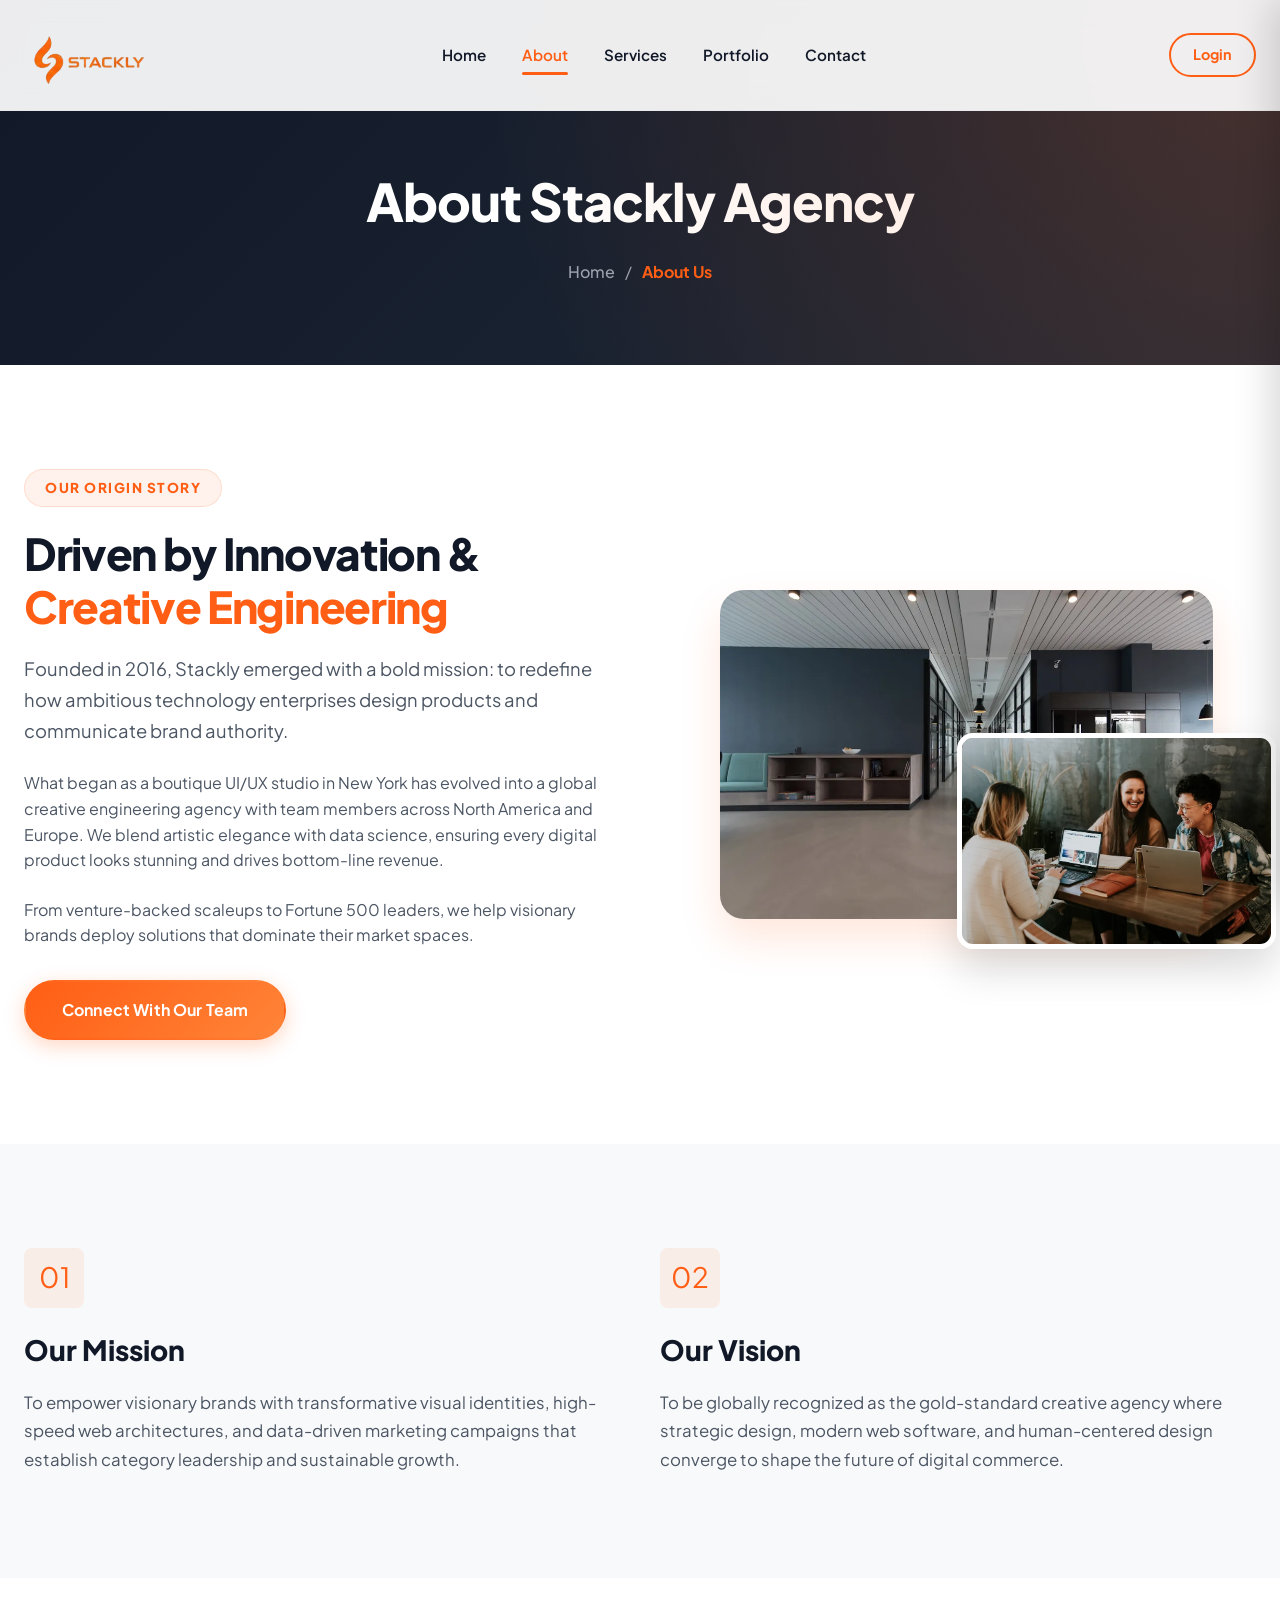
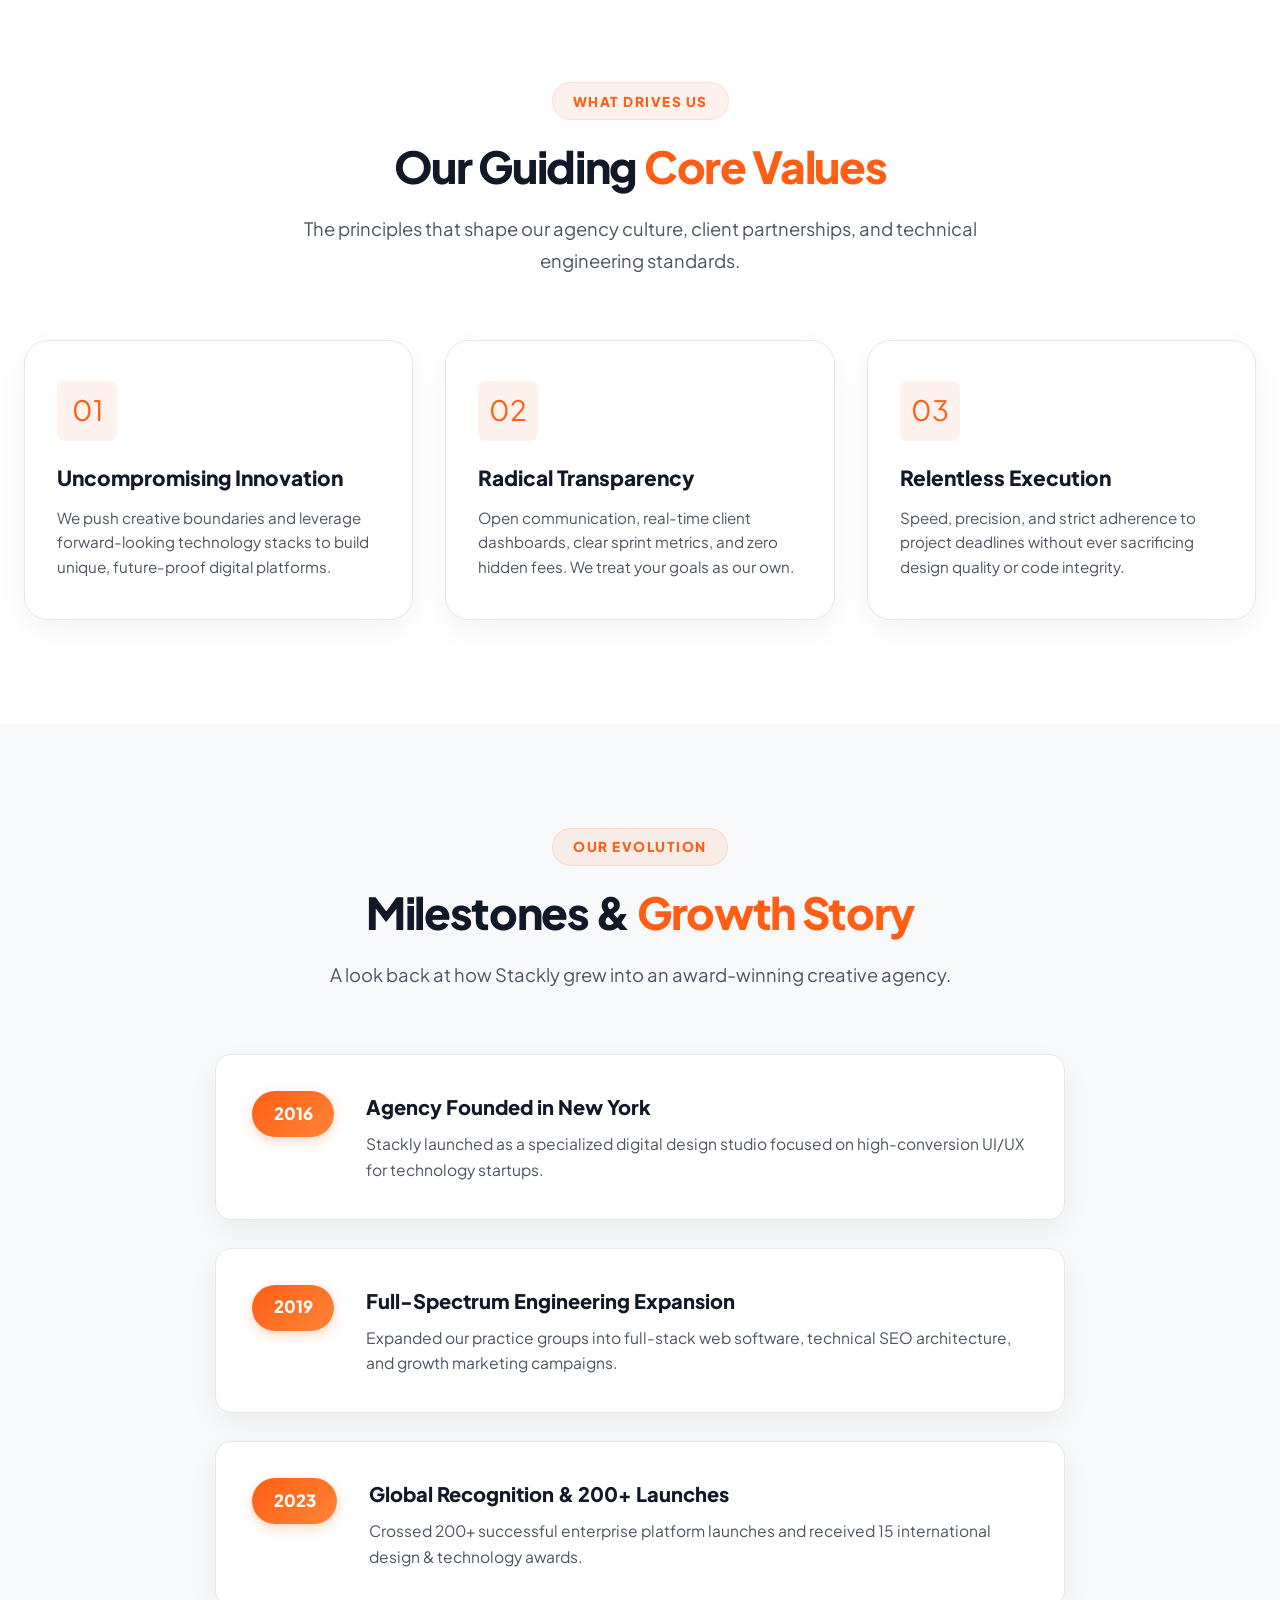
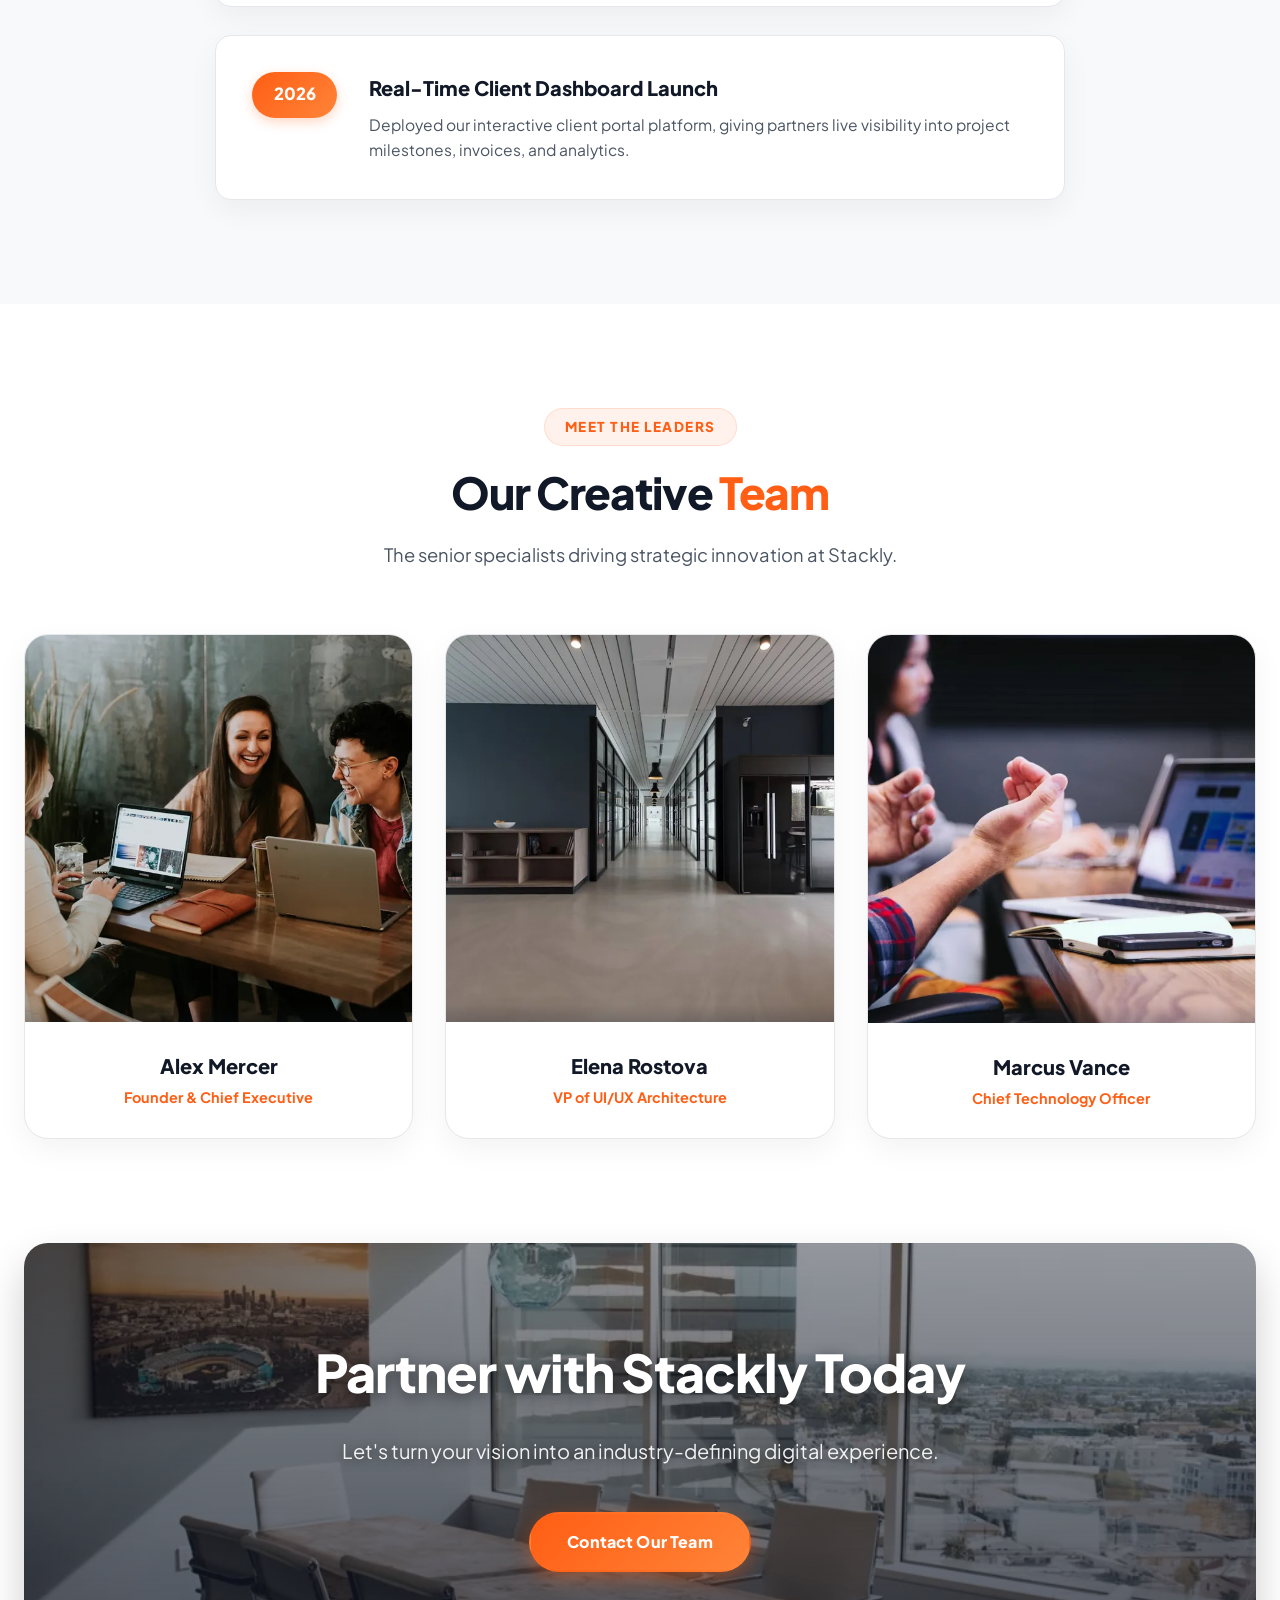
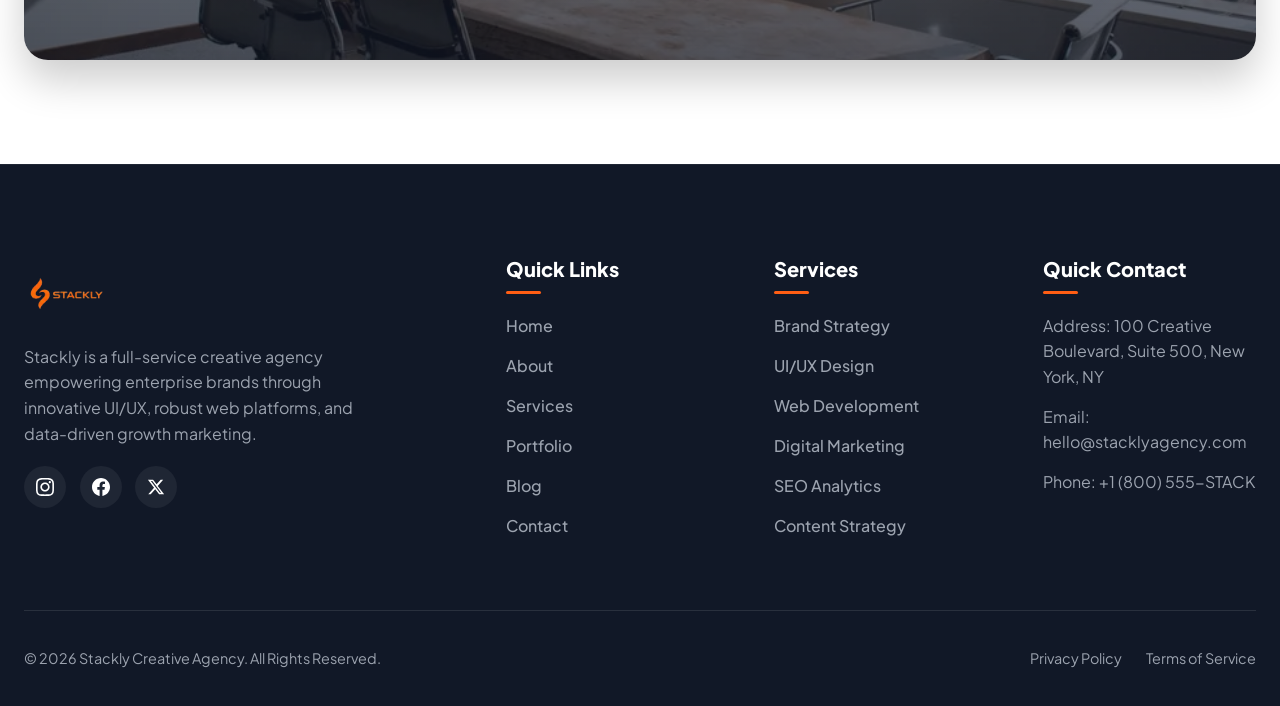
==== about.html @ d80beb14 "Add services and signup pages with preloader and form validation - Created services.html to showcase" ====
<!DOCTYPE html>
<html lang="en">
<head>
  <meta charset="UTF-8">
  <meta name="viewport" content="width=device-width, initial-scale=1.0">
  <title>About Us | Stackly Creative Agency</title>
  <meta name="description" content="Learn about Stackly's story, mission, core values, leadership team, and track record of delivering world-class digital innovation.">
  <link rel="icon" type="image/webp" href="assets/images/logo.webp">
  <link rel="preconnect" href="https://fonts.googleapis.com">
  <link rel="preconnect" href="https://fonts.gstatic.com" crossorigin>
  <link href="https://fonts.googleapis.com/css2?family=Plus+Jakarta+Sans:wght@400;500;600;700;800&display=swap" rel="stylesheet">
  <link rel="stylesheet" href="https://cdnjs.cloudflare.com/ajax/libs/font-awesome/6.5.0/css/all.min.css">
  <link rel="stylesheet" href="css/style.css">
</head>
<body>

  <!-- Premium Brand Preloader -->
  <div class="preloader" id="preloader">
    <div class="preloader-content">
      <div class="preloader-logo-wrapper">
        <div class="preloader-glow-ring"></div>
        <div class="preloader-spinner-ring"></div>
        <img src="stackly logo03.webp" alt="Stackly Creative Agency" class="preloader-logo">
      </div>
      <div class="preloader-brand-title">STACKLY<span>.</span></div>
      <div class="preloader-bar">
        <div class="preloader-progress"></div>
      </div>
    </div>
  </div>

  <!-- Header -->
  <header class="header">
    <div class="container nav-container">
      <a href="index.html" class="logo">
        <img src="stackly logo03.webp" alt="Stackly Creative Agency">
      </a>

            <nav class="nav-menu">
        <a href="index.html" class="nav-link">Home</a>
        <a href="about.html" class="nav-link active">About</a>
        <a href="services.html" class="nav-link">Services</a>
        <a href="portfolio.html" class="nav-link">Portfolio</a>
        <a href="contact.html" class="nav-link">Contact</a>
      </nav>

      <div class="nav-actions">
        <a href="login.html" class="btn btn-outline" style="padding: 0.5rem 1.35rem; font-size: 0.9rem;">Login</a>
        <button class="mobile-toggle" aria-label="Toggle Mobile Menu"><i class="fa-solid fa-bars"></i></button>
      </div>
    </div>
  </header>

  <!-- Mobile Drawer -->
  <div class="mobile-menu-overlay"></div>
  <aside class="mobile-drawer">
    <div class="mobile-drawer-header">
      <a href="index.html" class="logo">
        <img src="stackly logo03.webp" alt="Stackly Logo">
      </a>
      <div class="close-drawer"><i class="fa-solid fa-xmark"></i></div>
    </div>
        <div class="mobile-nav-links">
      <a href="index.html" class="mobile-nav-link">Home</a>
      <a href="about.html" class="mobile-nav-link active">About</a>
      <a href="services.html" class="mobile-nav-link">Services</a>
      <a href="portfolio.html" class="mobile-nav-link">Portfolio</a>
      <a href="contact.html" class="mobile-nav-link">Contact</a>
      <div class="mobile-nav-divider"></div>
      <a href="login.html" class="mobile-nav-login"><i class="fa-solid fa-right-to-bracket" style="margin-right: 0.5rem;"></i>Login</a>
    </div>
  </aside>

  <main>
    <!-- Page Hero Banner -->
    <section class="page-hero">
      <div class="container">
        <h1 class="page-hero-title">About Stackly Agency</h1>
        <div class="breadcrumbs">
          <a href="index.html">Home</a> <span>/</span> <span class="current">About Us</span>
        </div>
      </div>
    </section>

    <!-- Agency Story with Overlapping Image Collage -->
    <section class="section">
      <div class="container">
        <div class="grid grid-2" style="align-items: center; gap: 4.5rem;">
          <div>
            <span class="badge">OUR ORIGIN STORY</span>
            <h2 class="section-title">Driven by Innovation & <span>Creative Engineering</span></h2>
            <p class="section-desc" style="margin-bottom: 1.5rem;">Founded in 2016, Stackly emerged with a bold mission: to redefine how ambitious technology enterprises design products and communicate brand authority.</p>
            <p style="color: var(--text-muted); margin-bottom: 1.5rem;">What began as a boutique UI/UX studio in New York has evolved into a global creative engineering agency with team members across North America and Europe. We blend artistic elegance with data science, ensuring every digital product looks stunning and drives bottom-line revenue.</p>
            <p style="color: var(--text-muted); margin-bottom: 2rem;">From venture-backed scaleups to Fortune 500 leaders, we help visionary brands deploy solutions that dominate their market spaces.</p>
            <a href="404.html" class="btn btn-primary">Connect With Our Team</a>
          </div>
          <div class="image-collage">
            <img src="assets/images/agency-office.webp" alt="Stackly Headquarters" class="collage-primary">
            <img src="assets/images/creative-team.webp" alt="Stackly Team Discussion" class="collage-secondary">
          </div>
        </div>
      </div>
    </section>

    <!-- Mission & Vision Split Cards -->
    <section class="section section-alt">
      <div class="container">
        <div class="grid grid-2" style="gap: 2.5rem;">
          <div class="mission-vision-card">
            <div class="service-icon">01</div>
            <h3 style="font-size: 1.75rem; font-weight: 800; margin-bottom: 1rem;">Our Mission</h3>
            <p style="color: var(--text-muted); font-size: 1.05rem; line-height: 1.7;">To empower visionary brands with transformative visual identities, high-speed web architectures, and data-driven marketing campaigns that establish category leadership and sustainable growth.</p>
          </div>

          <div class="mission-vision-card">
            <div class="service-icon">02</div>
            <h3 style="font-size: 1.75rem; font-weight: 800; margin-bottom: 1rem;">Our Vision</h3>
            <p style="color: var(--text-muted); font-size: 1.05rem; line-height: 1.7;">To be globally recognized as the gold-standard creative agency where strategic design, modern web software, and human-centered design converge to shape the future of digital commerce.</p>
          </div>
        </div>
      </div>
    </section>

    <!-- Core Values -->
    <section class="section">
      <div class="container">
        <div class="section-header">
          <span class="badge">WHAT DRIVES US</span>
          <h2 class="section-title">Our Guiding <span>Core Values</span></h2>
          <p class="section-desc">The principles that shape our agency culture, client partnerships, and technical engineering standards.</p>
        </div>

        <div class="grid grid-3">
          <div class="service-card" style="padding: 2.5rem 2rem;">
            <div class="service-icon">01</div>
            <h3 style="font-size: 1.3rem; font-weight: 800; margin-bottom: 0.75rem;">Uncompromising Innovation</h3>
            <p style="color: var(--text-muted); font-size: 0.95rem;">We push creative boundaries and leverage forward-looking technology stacks to build unique, future-proof digital platforms.</p>
          </div>

          <div class="service-card" style="padding: 2.5rem 2rem;">
            <div class="service-icon">02</div>
            <h3 style="font-size: 1.3rem; font-weight: 800; margin-bottom: 0.75rem;">Radical Transparency</h3>
            <p style="color: var(--text-muted); font-size: 0.95rem;">Open communication, real-time client dashboards, clear sprint metrics, and zero hidden fees. We treat your goals as our own.</p>
          </div>

          <div class="service-card" style="padding: 2.5rem 2rem;">
            <div class="service-icon">03</div>
            <h3 style="font-size: 1.3rem; font-weight: 800; margin-bottom: 0.75rem;">Relentless Execution</h3>
            <p style="color: var(--text-muted); font-size: 0.95rem;">Speed, precision, and strict adherence to project deadlines without ever sacrificing design quality or code integrity.</p>
          </div>
        </div>
      </div>
    </section>

    <!-- Company Timeline -->
    <section class="section section-alt">
      <div class="container">
        <div class="section-header">
          <span class="badge">OUR EVOLUTION</span>
          <h2 class="section-title">Milestones & <span>Growth Story</span></h2>
          <p class="section-desc">A look back at how Stackly grew into an award-winning creative agency.</p>
        </div>

        <div class="timeline-container">
          <div class="timeline-card">
            <div class="timeline-badge">2016</div>
            <div class="timeline-content">
              <h4>Agency Founded in New York</h4>
              <p>Stackly launched as a specialized digital design studio focused on high-conversion UI/UX for technology startups.</p>
            </div>
          </div>

          <div class="timeline-card">
            <div class="timeline-badge">2019</div>
            <div class="timeline-content">
              <h4>Full-Spectrum Engineering Expansion</h4>
              <p>Expanded our practice groups into full-stack web software, technical SEO architecture, and growth marketing campaigns.</p>
            </div>
          </div>

          <div class="timeline-card">
            <div class="timeline-badge">2023</div>
            <div class="timeline-content">
              <h4>Global Recognition & 200+ Launches</h4>
              <p>Crossed 200+ successful enterprise platform launches and received 15 international design & technology awards.</p>
            </div>
          </div>

          <div class="timeline-card">
            <div class="timeline-badge">2026</div>
            <div class="timeline-content">
              <h4>Real-Time Client Dashboard Launch</h4>
              <p>Deployed our interactive client portal platform, giving partners live visibility into project milestones, invoices, and analytics.</p>
            </div>
          </div>
        </div>
      </div>
    </section>

    <!-- Leadership Roster with High-Res Photos -->
    <section class="section">
      <div class="container">
        <div class="section-header">
          <span class="badge">MEET THE LEADERS</span>
          <h2 class="section-title">Our Creative <span>Team</span></h2>
          <p class="section-desc">The senior specialists driving strategic innovation at Stackly.</p>
        </div>

        <div class="grid grid-3">
          <div class="team-card">
            <div class="team-img-wrap">
              <img src="assets/images/creative-team.webp" alt="Alex Mercer" loading="lazy">
              <div class="team-social">
                <a href="404.html" class="social-icon" aria-label="Instagram"><i class="fa-brands fa-instagram"></i></a>
                <a href="404.html" class="social-icon" aria-label="Facebook"><i class="fa-brands fa-facebook-f"></i></a>
                <a href="404.html" class="social-icon" aria-label="Twitter"><i class="fa-brands fa-x-twitter"></i></a>
              </div>
            </div>
            <div class="team-info">
              <h4>Alex Mercer</h4>
              <p>Founder & Chief Executive</p>
            </div>
          </div>

          <div class="team-card">
            <div class="team-img-wrap">
              <img src="assets/images/agency-office.webp" alt="Elena Rostova" loading="lazy">
              <div class="team-social">
                <a href="404.html" class="social-icon" aria-label="Instagram"><i class="fa-brands fa-instagram"></i></a>
                <a href="404.html" class="social-icon" aria-label="Facebook"><i class="fa-brands fa-facebook-f"></i></a>
                <a href="404.html" class="social-icon" aria-label="Twitter"><i class="fa-brands fa-x-twitter"></i></a>
              </div>
            </div>
            <div class="team-info">
              <h4>Elena Rostova</h4>
              <p>VP of UI/UX Architecture</p>
            </div>
          </div>

          <div class="team-card">
            <div class="team-img-wrap">
              <img src="assets/images/client-meetings.webp" alt="Marcus Vance" loading="lazy">
              <div class="team-social">
                <a href="404.html" class="social-icon" aria-label="Instagram"><i class="fa-brands fa-instagram"></i></a>
                <a href="404.html" class="social-icon" aria-label="Facebook"><i class="fa-brands fa-facebook-f"></i></a>
                <a href="404.html" class="social-icon" aria-label="Twitter"><i class="fa-brands fa-x-twitter"></i></a>
              </div>
            </div>
            <div class="team-info">
              <h4>Marcus Vance</h4>
              <p>Chief Technology Officer</p>
            </div>
          </div>
        </div>
      </div>
    </section>

    <!-- Image-Backed CTA Section -->
    <section class="section" style="padding-top: 0;">
      <div class="container">
        <div class="cta-banner">
          <h2>Partner with Stackly Today</h2>
          <p>Let's turn your vision into an industry-defining digital experience.</p>
          <a href="404.html" class="btn btn-white">Contact Our Team</a>
        </div>
      </div>
    </section>
  </main>

  <footer class="footer">
    <div class="container">
      <div class="footer-grid">
        <div class="footer-brand">
          <a href="index.html" class="logo">
            <img src="stackly logo03.webp" alt="Stackly Logo">
          </a>
          <p>Stackly is a full-service creative agency empowering enterprise brands through innovative UI/UX, robust web platforms, and data-driven growth marketing.</p>
          <div class="footer-socials">
            <a href="404.html" aria-label="Instagram"><svg width="18" height="18" fill="currentColor" viewBox="0 0 24 24"><path d="M12 2.163c3.204 0 3.584.012 4.85.07 3.252.148 4.771 1.691 4.919 4.919.058 1.265.069 1.645.069 4.849 0 3.205-.012 3.584-.069 4.849-.149 3.225-1.664 4.771-4.919 4.919-1.266.058-1.644.07-4.85.07-3.204 0-3.584-.012-4.849-.07-3.26-.149-4.771-1.699-4.919-4.92-.058-1.265-.07-1.644-.07-4.849 0-3.204.013-3.583.07-4.849.149-3.227 1.664-4.771 4.919-4.919 1.266-.057 1.645-.069 4.849-.069zm0-2.163c-3.259 0-3.667.014-4.947.072-4.358.2-6.78 2.618-6.98 6.98-.059 1.281-.073 1.689-.073 4.948 0 3.259.014 3.668.072 4.948.2 4.358 2.618 6.78 6.98 6.98 1.281.058 1.689.072 4.948.072 3.259 0 3.668-.014 4.948-.072 4.354-.2 6.782-2.618 6.979-6.98.059-1.28.073-1.689.073-4.948 0-3.259-.014-3.667-.072-4.947-.196-4.354-2.617-6.78-6.979-6.98-1.281-.059-1.69-.073-4.949-.073zm0 5.838c-3.403 0-6.162 2.759-6.162 6.162s2.759 6.163 6.162 6.163 6.162-2.759 6.162-6.163c0-3.403-2.759-6.162-6.162-6.162zm0 10.162c-2.209 0-4-1.79-4-4 0-2.209 1.791-4 4-4s4 1.791 4 4c0 2.21-1.791 4-4 4zm6.406-11.845c-.796 0-1.441.645-1.441 1.44s.645 1.44 1.441 1.44c.795 0 1.439-.645 1.439-1.44s-.644-1.44-1.439-1.44z"/></svg></a>
            <a href="404.html" aria-label="Facebook"><svg width="18" height="18" fill="currentColor" viewBox="0 0 24 24"><path d="M24 12.073c0-6.627-5.373-12-12-12s-12 5.373-12 12c0 5.99 4.388 10.954 10.125 11.854v-8.385H7.078v-3.47h3.047V9.43c0-3.007 1.792-4.669 4.533-4.669 1.312 0 2.686.235 2.686.235v2.953H15.83c-1.491 0-1.956.925-1.956 1.874v2.25h3.328l-.532 3.47h-2.796v8.385C19.612 23.027 24 18.062 24 12.073z"/></svg></a>
            <a href="404.html" aria-label="Twitter"><svg width="18" height="18" fill="currentColor" viewBox="0 0 24 24"><path d="M18.244 2.25h3.308l-7.227 8.26 8.502 11.24H16.17l-5.214-6.817L4.99 21.75H1.68l7.73-8.835L1.254 2.25H8.08l4.713 6.231zm-1.161 17.52h1.833L7.084 4.126H5.117z"/></svg></a>
          </div>
        </div>

        <div class="footer-col">
          <h4>Quick Links</h4>
          <div class="footer-links">
            <a href="index.html">Home</a>
            <a href="about.html">About</a>
            <a href="services.html">Services</a>
            <a href="portfolio.html">Portfolio</a>
            <a href="blog.html">Blog</a>
            <a href="contact.html">Contact</a>
          </div>
        </div>

        <div class="footer-col">
          <h4>Services</h4>
          <div class="footer-links">
            <a href="404.html">Brand Strategy</a>
            <a href="404.html">UI/UX Design</a>
            <a href="404.html">Web Development</a>
            <a href="404.html">Digital Marketing</a>
            <a href="404.html">SEO Analytics</a>
            <a href="404.html">Content Strategy</a>
          </div>
        </div>

        <div class="footer-col">
          <h4>Quick Contact</h4>
          <div class="footer-links">
            <p style="color: var(--text-light);">Address: 100 Creative Boulevard, Suite 500, New York, NY</p>
            <p style="color: var(--text-light);">Email: hello@stacklyagency.com</p>
            <p style="color: var(--text-light);">Phone: +1 (800) 555-STACK</p>
          </div>
        </div>
      </div>

      <div class="footer-bottom">
        <p>© 2026 Stackly Creative Agency. All Rights Reserved.</p>
        <div style="display: flex; gap: 1.5rem;">
          <a href="#">Privacy Policy</a>
          <a href="#">Terms of Service</a>
        </div>
      </div>
    </div>
  </footer>

  <button class="scroll-top-btn" aria-label="Scroll to top">↑</button>
  <script src="js/script.js"></script>
</body>
</html>
---- css/style.css ----
/* ==========================================================================
   Stackly Creative Agency - ThemeForest Luxury CSS Design System
   White Background, Vibrant Orange Accents (#FF5E14), Modern Luxury Aesthetics
   ========================================================================== */

/* --------------------------------------------------------------------------
   1. Design System & CSS Variables
   -------------------------------------------------------------------------- */
:root {
  --primary: #FF5E14;
  --primary-hover: #E04D08;
  --primary-light: rgba(255, 94, 20, 0.08);
  --primary-glow: rgba(255, 94, 20, 0.25);
  --primary-gradient: linear-gradient(135deg, #FF5E14 0%, #FF8438 100%);
  --primary-gradient-alt: linear-gradient(135deg, #FF8438 0%, #FF5E14 100%);
  
  --dark-bg: #111827;
  --dark-surface: #1F2937;
  --dark-card: #1E293B;
  
  --text-main: #111827;
  --text-muted: #4B5563;
  --text-light: #9CA3AF;
  --text-white: #FFFFFF;
  
  --bg-body: #FFFFFF;
  --bg-alt: #F8F9FA;
  --bg-card: #FFFFFF;
  
  --border-color: #E5E7EB;
  --border-focus: #FF5E14;
  --border-glow: rgba(255, 94, 20, 0.3);
  
  --card-shadow: 0 10px 30px rgba(0, 0, 0, 0.05);
  --card-shadow-hover: 0 20px 40px rgba(255, 94, 20, 0.15);
  --glass-shadow: 0 15px 35px rgba(0, 0, 0, 0.1);
  --nav-shadow: 0 4px 25px rgba(0, 0, 0, 0.06);
  
  --radius-sm: 8px;
  --radius-md: 16px;
  --radius-lg: 24px;
  --radius-full: 9999px;
  
  --transition: all 0.35s cubic-bezier(0.4, 0, 0.2, 1);
  --transition-fast: all 0.2s ease-in-out;
  
  --container-width: 1280px;
}

/* --------------------------------------------------------------------------
   2. Global Reset & Base Styles
   -------------------------------------------------------------------------- */
*, *::before, *::after {
  box-sizing: border-box;
  margin: 0;
  padding: 0;
}

html {
  scroll-behavior: smooth;
  font-size: 16px;
  overflow-x: hidden;
  max-width: 100%;
}

body {
  font-family: 'Plus Jakarta Sans', system-ui, -apple-system, BlinkMacSystemFont, "Segoe UI", Roboto, sans-serif;
  background-color: var(--bg-body);
  color: var(--text-main);
  line-height: 1.6;
  overflow-x: hidden;
  max-width: 100%;
  -webkit-font-smoothing: antialiased;
}

img {
  max-width: 100%;
  height: auto;
  display: block;
}

a {
  color: inherit;
  text-decoration: none;
  transition: var(--transition);
}

ul, ol {
  list-style: none;
}

button, input, select, textarea {
  font-family: inherit;
  font-size: inherit;
  outline: none;
  border: none;
}

button {
  cursor: pointer;
  background: none;
}

/* --------------------------------------------------------------------------
   3. Container & Layout Utilities
   -------------------------------------------------------------------------- */
.container {
  width: 100%;
  max-width: var(--container-width);
  margin: 0 auto;
  padding: 0 1.5rem;
}

.section {
  padding: 6.5rem 0;
  position: relative;
}

.section-alt {
  background-color: var(--bg-alt);
}

.section-dark {
  background-color: var(--dark-bg);
  color: var(--text-white);
}

.grid {
  display: grid;
  gap: 2rem;
}

.grid-2 { grid-template-columns: repeat(2, 1fr); }
.grid-3 { grid-template-columns: repeat(3, 1fr); }
.grid-4 { grid-template-columns: repeat(4, 1fr); }

.flex { display: flex; }
.flex-center { display: flex; align-items: center; justify-content: center; }
.flex-between { display: flex; align-items: center; justify-content: space-between; }

.text-center { text-align: center; }
.text-right { text-align: right; }

.section-header {
  max-width: 700px;
  margin: 0 auto 4rem auto;
  text-align: center;
}

.badge {
  display: inline-flex;
  align-items: center;
  gap: 0.5rem;
  padding: 0.45rem 1.25rem;
  background-color: var(--primary-light);
  color: var(--primary);
  border-radius: var(--radius-full);
  font-size: 0.85rem;
  font-weight: 800;
  text-transform: uppercase;
  letter-spacing: 1.5px;
  margin-bottom: 1.25rem;
  border: 1px solid rgba(255, 94, 20, 0.15);
}

.section-title {
  font-size: 2.75rem;
  font-weight: 800;
  line-height: 1.2;
  color: var(--text-main);
  margin-bottom: 1.25rem;
  letter-spacing: -0.03em;
}

.section-dark .section-title {
  color: var(--text-white);
}

.section-title span {
  color: var(--primary);
  position: relative;
}

.section-desc {
  font-size: 1.15rem;
  color: var(--text-muted);
  line-height: 1.7;
}

.section-dark .section-desc {
  color: var(--text-light);
}

/* --------------------------------------------------------------------------
   4. Buttons & Interactive Elements
   -------------------------------------------------------------------------- */
.btn {
  display: inline-flex;
  align-items: center;
  justify-content: center;
  gap: 0.75rem;
  padding: 0.95rem 2.25rem;
  border-radius: var(--radius-full);
  font-weight: 700;
  font-size: 1rem;
  transition: var(--transition);
  border: 2px solid transparent;
  cursor: pointer;
  white-space: normal;
  text-align: center;
  max-width: 100%;
  box-sizing: border-box;
  word-break: break-word;
  overflow-wrap: break-word;
  letter-spacing: 0.01em;
}

.btn-primary {
  background: var(--primary-gradient);
  color: var(--text-white);
  box-shadow: 0 6px 20px var(--primary-glow);
}

.btn-primary:hover {
  transform: translateY(-4px);
  box-shadow: 0 12px 30px var(--primary-glow);
  background: var(--primary-gradient-alt);
}

.btn-outline {
  background: transparent;
  border-color: var(--primary);
  color: var(--primary);
}

.btn-outline:hover {
  background-color: var(--primary);
  color: var(--text-white);
  transform: translateY(-4px);
  box-shadow: 0 8px 25px var(--primary-glow);
}

.btn-white {
  background-color: #FFFFFF;
  color: var(--primary);
  font-weight: 800;
  box-shadow: 0 6px 20px rgba(0, 0, 0, 0.1);
}

.btn-white:hover {
  background-color: #FFF3EC;
  transform: translateY(-4px);
  box-shadow: 0 12px 25px rgba(0,0,0,0.15);
}

.link-arrow {
  display: inline-flex;
  align-items: center;
  gap: 0.5rem;
  font-weight: 700;
  color: var(--primary);
  font-size: 0.95rem;
  transition: var(--transition);
}

.link-arrow:hover {
  gap: 0.85rem;
  color: var(--primary-hover);
}

/* --------------------------------------------------------------------------
   5. Header & Navigation Bar
   -------------------------------------------------------------------------- */
.header {
  position: fixed;
  top: 0;
  left: 0;
  width: 100%;
  z-index: 1000;
  background-color: rgba(255, 255, 255, 0.92);
  backdrop-filter: blur(12px);
  border-bottom: 1px solid rgba(229, 231, 235, 0.6);
  transition: var(--transition);
}

.header.scrolled {
  padding: 0.25rem 0;
  box-shadow: var(--nav-shadow);
  background-color: #FFFFFF;
}

.nav-container {
  display: flex;
  align-items: center;
  justify-content: space-between;
  height: 110px;
}

.header.scrolled .nav-container {
  height: 90px;
}

.logo {
  display: flex;
  align-items: center;
  gap: 0.75rem;
  font-size: 1.6rem;
  font-weight: 800;
  color: var(--text-main);
  letter-spacing: -0.03em;
}

.logo img {
  height: 85px;
  max-height: 90px;
  width: auto;
  object-fit: contain;
  transform: scale(1.35);
  transform-origin: left center;
  margin-right: 1.25rem;
  transition: var(--transition);
}

.header.scrolled .logo img {
  height: 72px;
  transform: scale(1.2);
}

.logo-text span {
  color: var(--primary);
}

.nav-menu {
  display: flex;
  align-items: center;
  gap: 2.25rem;
}

.nav-link {
  font-weight: 600;
  font-size: 0.95rem;
  color: var(--text-main);
  position: relative;
  padding: 0.5rem 0;
}

.nav-link::after {
  content: '';
  position: absolute;
  bottom: 0;
  left: 0;
  width: 0%;
  height: 3px;
  background-color: var(--primary);
  border-radius: var(--radius-full);
  transition: var(--transition);
}

.nav-link:hover,
.nav-link.active {
  color: var(--primary);
}

.nav-link:hover::after,
.nav-link.active::after {
  width: 100%;
}

.nav-actions {
  display: flex;
  align-items: center;
  gap: 1rem;
}

.mobile-toggle {
  display: none;
  font-size: 1.5rem;
  color: var(--text-main);
  cursor: pointer;
  padding: 0.5rem;
}

/* Mobile Drawer Overlay */
.mobile-menu-overlay {
  position: fixed;
  top: 0;
  left: 0;
  width: 100%;
  height: 100vh;
  background: rgba(17, 24, 39, 0.65);
  backdrop-filter: blur(6px);
  z-index: 1050;
  opacity: 0;
  visibility: hidden;
  transition: var(--transition);
}

.mobile-menu-overlay.active {
  opacity: 1;
  visibility: visible;
}

.mobile-drawer {
  position: fixed;
  top: 0;
  right: -100%;
  width: 100%;
  height: 100vh;
  background: #FFFFFF;
  z-index: 1100;
  padding: 2.5rem 1.75rem;
  display: flex;
  flex-direction: column;
  box-shadow: -10px 0 35px rgba(0, 0, 0, 0.15);
  transition: var(--transition);
}

.mobile-drawer.active {
  right: 0;
}

.mobile-drawer-header {
  display: flex;
  align-items: center;
  justify-content: center;
  position: relative;
  margin-bottom: 2rem;
  padding-bottom: 1rem;
  border-bottom: 1px solid var(--border-color);
}

.mobile-drawer-header .logo {
  margin: 0 auto;
}

.close-drawer {
  position: absolute;
  right: 0;
  top: 50%;
  transform: translateY(-50%);
  font-size: 1.5rem;
  color: var(--text-muted);
  cursor: pointer;
  padding: 0.25rem;
}

.mobile-nav-links {
  display: flex;
  flex-direction: column;
  align-items: center;
  text-align: center;
  gap: 1.5rem;
}

.mobile-nav-link {
  font-size: 1.35rem;
  font-weight: 700;
  color: var(--text-main);
  text-align: center;
  width: 100%;
  transition: var(--transition);
}

.mobile-nav-link.active,
.mobile-nav-link:hover {
  color: var(--primary);
  padding-left: 0;
  transform: scale(1.04);
}

.mobile-nav-divider {
  height: 1px;
  width: 100%;
  background: var(--border-color);
  margin: 0.5rem 0;
}

.mobile-nav-login {
  display: inline-flex;
  align-items: center;
  justify-content: center;
  width: 100%;
  max-width: 280px;
  padding: 0.85rem 1.5rem;
  font-size: 1.05rem;
  font-weight: 700;
  color: var(--primary);
  border: 2px solid var(--primary);
  border-radius: var(--radius-md);
  text-decoration: none;
  transition: background 0.2s ease, color 0.2s ease;
  margin: 0.5rem auto 0 auto;
}

.mobile-nav-login:hover {
  background: var(--primary);
  color: #FFFFFF;
}

/* --------------------------------------------------------------------------
   6. Hero Banner Layouts
   -------------------------------------------------------------------------- */
.hero {
  padding-top: 11rem;
  padding-bottom: 6.5rem;
  background: linear-gradient(180deg, #FFF5F0 0%, #FFFFFF 100%);
  position: relative;
  overflow: hidden;
}

/* Hero Live Running Background Images Layer */
.hero-bg-slider {
  position: absolute;
  inset: 0;
  z-index: 1;
  pointer-events: none;
  overflow: hidden;
}

.hero-bg-slide {
  position: absolute;
  inset: 0;
  background-size: cover;
  background-position: center;
  opacity: 0;
  transition: opacity 1.5s ease-in-out, transform 8s ease-out;
  transform: scale(1.05);
  filter: brightness(1) contrast(1.05);
}

.hero-bg-slide.active {
  opacity: 1;
  transform: scale(1);
}

.hero-bg-overlay {
  position: absolute;
  inset: 0;
  background: linear-gradient(180deg, rgba(17, 24, 39, 0.45) 0%, rgba(17, 24, 39, 0.68) 100%);
  z-index: 2;
}

.hero-grid {
  display: flex;
  justify-content: center;
  align-items: center;
  position: relative;
  z-index: 5;
  max-width: 960px;
  margin: 0 auto;
}

.hero-content {
  position: relative;
  z-index: 10;
  background: transparent;
  backdrop-filter: none;
  -webkit-backdrop-filter: none;
  padding: 0;
  border-radius: 0;
  border: none;
  box-shadow: none;
  text-align: center;
  display: flex;
  flex-direction: column;
  align-items: center;
  justify-content: center;
}

.hero-badge {
  display: inline-flex;
  align-items: center;
  gap: 0.6rem;
  padding: 0.6rem 1.5rem;
  background: rgba(255, 94, 20, 0.2);
  border: 1px solid rgba(255, 94, 20, 0.6);
  backdrop-filter: blur(8px);
  border-radius: var(--radius-full);
  color: #FFFFFF;
  font-weight: 800;
  font-size: 0.875rem;
  margin-bottom: 2rem;
  box-shadow: 0 4px 15px rgba(0, 0, 0, 0.2);
}

.hero-title {
  font-size: 4.25rem;
  font-weight: 900;
  line-height: 1.12;
  margin-bottom: 1.75rem;
  letter-spacing: -0.035em;
  color: #FFFFFF;
  text-align: center;
  text-shadow: 0 4px 20px rgba(0, 0, 0, 0.5);
}

.hero-title span {
  color: var(--primary);
  position: relative;
  display: inline-block;
  text-shadow: 0 4px 25px rgba(255, 94, 20, 0.4);
}

.hero-description {
  font-size: 1.3rem;
  color: rgba(255, 255, 255, 0.92);
  margin-bottom: 2.75rem;
  max-width: 760px;
  line-height: 1.7;
  text-align: center;
  text-shadow: 0 2px 10px rgba(0, 0, 0, 0.5);
}

.hero-btns {
  display: flex;
  align-items: center;
  justify-content: center;
  gap: 1.25rem;
  flex-wrap: wrap;
}

.hero-btns .btn-outline {
  border: 2px solid rgba(255, 255, 255, 0.85);
  color: #FFFFFF;
  background: rgba(255, 255, 255, 0.12);
  backdrop-filter: blur(8px);
  box-shadow: 0 4px 15px rgba(0, 0, 0, 0.2);
}

.hero-btns .btn-outline:hover {
  background: #FFFFFF;
  color: var(--text-main);
  border-color: #FFFFFF;
  box-shadow: 0 8px 25px rgba(255, 255, 255, 0.3);
}

/* Hero Right 5-Image Live Slider */
.hero-image-wrapper {
  position: relative;
  border-radius: var(--radius-lg);
  overflow: hidden;
  box-shadow: 0 25px 50px rgba(0,0,0,0.14);
  aspect-ratio: 4/3;
  background: var(--dark-bg);
}

.hero-slider-container {
  width: 100%;
  height: 100%;
  position: relative;
}

.hero-slide {
  position: absolute;
  inset: 0;
  opacity: 0;
  transition: opacity 0.8s cubic-bezier(0.4, 0, 0.2, 1), transform 0.8s ease;
  transform: scale(1.04);
}

.hero-slide.active {
  opacity: 1;
  transform: scale(1);
}

.hero-slide img {
  width: 100%;
  height: 100%;
  object-fit: cover;
  border-radius: var(--radius-lg);
}

.hero-slider-dots {
  position: absolute;
  bottom: 15px;
  left: 50%;
  transform: translateX(-50%);
  display: flex;
  gap: 0.5rem;
  z-index: 12;
  background: rgba(17, 24, 39, 0.6);
  backdrop-filter: blur(6px);
  padding: 0.4rem 0.8rem;
  border-radius: var(--radius-full);
}

.hero-dot {
  width: 10px;
  height: 10px;
  border-radius: 50%;
  background: rgba(255, 255, 255, 0.4);
  cursor: pointer;
  transition: var(--transition);
}

.hero-dot.active {
  background: var(--primary);
  width: 24px;
  border-radius: var(--radius-full);
}

.floating-badge {
  position: absolute;
  background: rgba(255, 255, 255, 0.95);
  backdrop-filter: blur(10px);
  padding: 1.1rem 1.5rem;
  border-radius: var(--radius-md);
  box-shadow: 0 20px 40px rgba(0, 0, 0, 0.12);
  display: flex;
  align-items: center;
  gap: 1rem;
  border: 1px solid var(--border-color);
  animation: float 4s ease-in-out infinite;
  z-index: 10;
}

.badge-top-right {
  top: 8%;
  right: -25px;
}

.badge-bottom-left {
  bottom: 8%;
  left: -25px;
  animation-delay: 2s;
}

.floating-icon {
  width: 50px;
  height: 50px;
  border-radius: 50%;
  background: var(--primary-gradient);
  color: #FFFFFF;
  display: flex;
  align-items: center;
  justify-content: center;
  font-size: 1.35rem;
  box-shadow: 0 4px 15px var(--primary-glow);
}

.floating-text h4 {
  font-size: 1.15rem;
  font-weight: 800;
  color: var(--text-main);
}

.floating-text p {
  font-size: 0.85rem;
  color: var(--text-muted);
  font-weight: 600;
}

@keyframes float {
  0%, 100% { transform: translateY(0); }
  50% { transform: translateY(-14px); }
}

/* --------------------------------------------------------------------------
   7. Page Hero Header Banner (Inner Pages)
   -------------------------------------------------------------------------- */
.page-hero {
  padding: 10rem 0 5rem 0;
  background: linear-gradient(135deg, #111827 0%, #1F2937 100%);
  color: var(--text-white);
  text-align: center;
  position: relative;
  overflow: hidden;
}

.page-hero::before {
  content: '';
  position: absolute;
  inset: 0;
  background: radial-gradient(circle at top right, rgba(255, 94, 20, 0.2), transparent 60%);
  pointer-events: none;
}

.page-hero-title {
  font-size: 3.25rem;
  font-weight: 800;
  margin-bottom: 1rem;
  letter-spacing: -0.02em;
}

.breadcrumbs {
  display: flex;
  align-items: center;
  justify-content: center;
  gap: 0.6rem;
  font-size: 1rem;
  color: var(--text-light);
}

.breadcrumbs a {
  color: var(--text-light);
  font-weight: 500;
}

.breadcrumbs a:hover {
  color: var(--primary);
}

.breadcrumbs span.current {
  color: var(--primary);
  font-weight: 700;
}

/* --------------------------------------------------------------------------
   8. Client Logos Banner
   -------------------------------------------------------------------------- */
.clients-section {
  padding: 3.5rem 0;
  border-bottom: 1px solid var(--border-color);
  background: #FFFFFF;
}

.clients-slider {
  display: flex;
  align-items: center;
  justify-content: space-between;
  gap: 2.5rem;
  flex-wrap: wrap;
}

.client-item {
  font-size: 1.25rem;
  font-weight: 800;
  letter-spacing: 1.5px;
  color: var(--text-muted);
  display: flex;
  align-items: center;
  gap: 0.6rem;
  padding: 0.75rem 1.5rem;
  background: var(--bg-alt);
  border-radius: var(--radius-full);
  border: 1px solid var(--border-color);
  transition: var(--transition);
}

.client-item:hover {
  color: var(--primary);
  border-color: var(--primary);
  transform: translateY(-3px);
  box-shadow: var(--card-shadow);
}

/* --------------------------------------------------------------------------
   9. Service Cards & Layout
   -------------------------------------------------------------------------- */
.service-card {
  background: var(--bg-card);
  border-radius: var(--radius-lg);
  border: 1px solid var(--border-color);
  box-shadow: var(--card-shadow);
  transition: var(--transition);
  position: relative;
  overflow: hidden;
  display: flex;
  flex-direction: column;
}

.service-card-img-wrap {
  position: relative;
  aspect-ratio: 16/10;
  overflow: hidden;
}

.service-card-img-wrap img {
  width: 100%;
  height: 100%;
  object-fit: cover;
  transition: transform 0.5s ease;
}

.service-card:hover .service-card-img-wrap img {
  transform: scale(1.08);
}

.service-card-body {
  padding: 2.25rem 2rem;
  display: flex;
  flex-direction: column;
  flex-grow: 1;
}

.service-icon {
  width: 60px;
  height: 60px;
  border-radius: var(--radius-sm);
  background: var(--primary-light);
  color: var(--primary);
  display: flex;
  align-items: center;
  justify-content: center;
  font-size: 1.75rem;
  margin-bottom: 1.25rem;
  transition: var(--transition);
}

.service-card:hover {
  transform: translateY(-10px);
  box-shadow: var(--card-shadow-hover);
  border-color: var(--border-glow);
}

.service-card:hover .service-icon {
  background: var(--primary);
  color: #FFFFFF;
}

.service-card-body h3 {
  font-size: 1.4rem;
  font-weight: 800;
  margin-bottom: 0.85rem;
  color: var(--text-main);
}

.service-card-body p {
  color: var(--text-muted);
  font-size: 0.975rem;
  margin-bottom: 1.5rem;
  flex-grow: 1;
  line-height: 1.65;
}

/* --------------------------------------------------------------------------
   10. Asymmetrical Image Collages & Split Sections
   -------------------------------------------------------------------------- */
.image-collage {
  position: relative;
  display: flex;
  align-items: center;
  justify-content: center;
}

.collage-primary {
  width: 85%;
  border-radius: var(--radius-lg);
  box-shadow: var(--card-shadow-hover);
  object-fit: cover;
}

.collage-secondary {
  position: absolute;
  bottom: -30px;
  right: -20px;
  width: 55%;
  border-radius: var(--radius-md);
  border: 5px solid #FFFFFF;
  box-shadow: 0 20px 40px rgba(0,0,0,0.15);
  object-fit: cover;
}

/* --------------------------------------------------------------------------
   11. Portfolio Cards & Filters
   -------------------------------------------------------------------------- */
.portfolio-filters {
  display: flex;
  align-items: center;
  justify-content: center;
  gap: 0.85rem;
  margin-bottom: 3.5rem;
  flex-wrap: wrap;
}

.filter-btn {
  padding: 0.65rem 1.75rem;
  border-radius: var(--radius-full);
  font-weight: 700;
  font-size: 0.95rem;
  color: var(--text-muted);
  background: var(--bg-alt);
  border: 1px solid var(--border-color);
  transition: var(--transition);
}

.filter-btn:hover,
.filter-btn.active {
  background: var(--primary-gradient);
  color: var(--text-white);
  border-color: var(--primary);
  box-shadow: 0 4px 15px var(--primary-glow);
}

.portfolio-card {
  border-radius: var(--radius-lg);
  overflow: hidden;
  position: relative;
  background: #FFFFFF;
  box-shadow: var(--card-shadow);
  transition: var(--transition);
  border: 1px solid var(--border-color);
}

.portfolio-img-wrap {
  position: relative;
  overflow: hidden;
  aspect-ratio: 4/3;
}

.portfolio-img-wrap img {
  width: 100%;
  height: 100%;
  object-fit: cover;
  transition: transform 0.5s ease;
}

.portfolio-overlay {
  position: absolute;
  inset: 0;
  background: linear-gradient(180deg, rgba(17, 24, 39, 0.1) 0%, rgba(17, 24, 39, 0.9) 100%);
  display: flex;
  flex-direction: column;
  justify-content: flex-end;
  padding: 2.25rem;
  opacity: 0;
  transition: var(--transition);
}

.portfolio-card:hover,
.portfolio-card:active,
.portfolio-card.touch-active {
  transform: translateY(-8px);
  box-shadow: var(--card-shadow-hover);
  border-color: var(--border-glow);
}

.portfolio-card:hover .portfolio-img-wrap img,
.portfolio-card:active .portfolio-img-wrap img,
.portfolio-card.touch-active .portfolio-img-wrap img {
  transform: scale(1.08);
}

.portfolio-card:hover .portfolio-overlay,
.portfolio-card:active .portfolio-overlay,
.portfolio-card.touch-active .portfolio-overlay {
  opacity: 1;
}

.portfolio-cat {
  color: var(--primary);
  font-size: 0.85rem;
  font-weight: 800;
  text-transform: uppercase;
  letter-spacing: 1px;
  margin-bottom: 0.5rem;
}

.portfolio-title {
  color: #FFFFFF;
  font-size: 1.4rem;
  font-weight: 800;
  margin-bottom: 1.25rem;
}

.portfolio-btn {
  display: inline-flex;
  align-items: center;
  gap: 0.5rem;
  padding: 0.6rem 1.25rem;
  background: var(--primary-gradient);
  color: #FFFFFF;
  border-radius: var(--radius-full);
  font-size: 0.875rem;
  font-weight: 700;
  width: fit-content;
}

/* --------------------------------------------------------------------------
   12. Visual Process Cards
   -------------------------------------------------------------------------- */
.process-card-visual {
  background: #FFFFFF;
  border-radius: var(--radius-lg);
  border: 1px solid var(--border-color);
  overflow: hidden;
  box-shadow: var(--card-shadow);
  transition: var(--transition);
  display: flex;
  flex-direction: column;
}

.process-card-visual:hover {
  transform: translateY(-8px);
  border-color: var(--primary);
  box-shadow: var(--card-shadow-hover);
}

.process-img-wrap {
  position: relative;
  aspect-ratio: 16/10;
  overflow: hidden;
}

.process-img-wrap img {
  width: 100%;
  height: 100%;
  object-fit: cover;
  transition: transform 0.5s ease;
}

.process-card-visual:hover .process-img-wrap img {
  transform: scale(1.06);
}

.process-step-badge {
  position: absolute;
  top: 1rem;
  right: 1rem;
  width: 44px;
  height: 44px;
  border-radius: 50%;
  background: var(--primary-gradient);
  color: #FFFFFF;
  display: flex;
  align-items: center;
  justify-content: center;
  font-weight: 800;
  font-size: 1.1rem;
  box-shadow: 0 4px 15px var(--primary-glow);
}

.process-body {
  padding: 2rem;
}

.process-body h3 {
  font-size: 1.3rem;
  font-weight: 800;
  margin-bottom: 0.75rem;
}

.process-body p {
  color: var(--text-muted);
  font-size: 0.95rem;
}

/* --------------------------------------------------------------------------
   13. Team Member Cards
   -------------------------------------------------------------------------- */
.team-card {
  background: #FFFFFF;
  border-radius: var(--radius-lg);
  overflow: hidden;
  box-shadow: var(--card-shadow);
  border: 1px solid var(--border-color);
  transition: var(--transition);
  text-align: center;
}

.team-card:hover {
  transform: translateY(-10px);
  box-shadow: var(--card-shadow-hover);
  border-color: var(--border-glow);
}

.team-img-wrap {
  position: relative;
  overflow: hidden;
  aspect-ratio: 4/4;
}

.team-img-wrap img {
  width: 100%;
  height: 100%;
  object-fit: cover;
  transition: transform 0.5s ease;
}

.team-card:hover .team-img-wrap img {
  transform: scale(1.06);
}

.team-social {
  position: absolute;
  bottom: -60px;
  left: 0;
  width: 100%;
  padding: 1.25rem;
  background: linear-gradient(360deg, rgba(17, 24, 39, 0.85) 0%, transparent 100%);
  display: flex;
  justify-content: center;
  gap: 0.75rem;
  transition: var(--transition);
}

.team-card:hover .team-social {
  bottom: 0;
}

.social-icon {
  width: 38px;
  height: 38px;
  border-radius: 50%;
  background: #FFFFFF;
  color: var(--primary);
  display: flex;
  align-items: center;
  justify-content: center;
  font-size: 0.9rem;
  font-weight: 700;
  transition: var(--transition);
}

.social-icon:hover {
  background: var(--primary);
  color: #FFFFFF;
  transform: translateY(-3px);
}

.team-info {
  padding: 1.75rem;
}

.team-info h4 {
  font-size: 1.25rem;
  font-weight: 800;
  margin-bottom: 0.25rem;
}

.team-info p {
  color: var(--primary);
  font-size: 0.9rem;
  font-weight: 700;
}

/* --------------------------------------------------------------------------
   14. Company Statistics & Counter Cards
   -------------------------------------------------------------------------- */
.stats-section {
  background: linear-gradient(135deg, #111827 0%, #1F2937 100%);
  color: #FFFFFF;
  padding: 5.5rem 0;
  position: relative;
  overflow: hidden;
}

.stats-section::before {
  content: '';
  position: absolute;
  inset: 0;
  background: radial-gradient(circle at center, rgba(255, 94, 20, 0.15), transparent 70%);
}

.stat-card {
  text-align: center;
  padding: 2rem 1.5rem;
  background: rgba(255, 255, 255, 0.03);
  border: 1px solid rgba(255, 255, 255, 0.1);
  border-radius: var(--radius-md);
  backdrop-filter: blur(10px);
  transition: var(--transition);
}

.stat-card:hover {
  border-color: var(--primary);
  transform: translateY(-5px);
  background: rgba(255, 94, 20, 0.05);
}

.stat-number {
  font-size: 3.75rem;
  font-weight: 800;
  color: var(--primary);
  line-height: 1;
  margin-bottom: 0.6rem;
  letter-spacing: -0.03em;
}

.stat-label {
  font-size: 1.1rem;
  color: var(--text-light);
  font-weight: 600;
}

/* Timeline Component */
.timeline-container {
  max-width: 850px;
  margin: 0 auto;
  display: flex;
  flex-direction: column;
  gap: 1.75rem;
}

.timeline-card {
  display: flex;
  gap: 2rem;
  align-items: flex-start;
  background: #FFFFFF;
  padding: 2.25rem;
  border-radius: var(--radius-md);
  border: 1px solid var(--border-color);
  box-shadow: var(--card-shadow);
  transition: var(--transition);
}

.timeline-card:hover {
  transform: translateY(-4px);
  border-color: var(--primary);
  box-shadow: var(--card-shadow-hover);
}

.timeline-badge {
  background: var(--primary-gradient);
  color: #FFFFFF;
  font-weight: 800;
  padding: 0.6rem 1.35rem;
  border-radius: var(--radius-full);
  font-size: 1.05rem;
  box-shadow: 0 4px 12px var(--primary-glow);
  flex-shrink: 0;
}

.timeline-content h4 {
  font-size: 1.25rem;
  font-weight: 800;
  margin-bottom: 0.5rem;
}

.timeline-content p {
  color: var(--text-muted);
  font-size: 0.975rem;
  line-height: 1.65;
}

/* --------------------------------------------------------------------------
   15. Video Presentation Banner & Modal
   -------------------------------------------------------------------------- */
.video-banner {
  position: relative;
  border-radius: var(--radius-lg);
  overflow: hidden;
  box-shadow: 0 25px 50px rgba(0, 0, 0, 0.18);
  border: 1px solid var(--border-color);
}

.video-banner img {
  width: 100%;
  max-height: 520px;
  object-fit: cover;
}

.video-overlay {
  position: absolute;
  inset: 0;
  background: linear-gradient(180deg, rgba(17, 24, 39, 0.4) 0%, rgba(17, 24, 39, 0.85) 100%);
  display: flex;
  flex-direction: column;
  align-items: center;
  justify-content: center;
  color: #FFFFFF;
  text-align: center;
  padding: 2.5rem;
}

.play-btn {
  width: 85px;
  height: 85px;
  border-radius: 50%;
  background: var(--primary-gradient);
  color: #FFFFFF;
  display: flex;
  align-items: center;
  justify-content: center;
  font-size: 2.25rem;
  margin-bottom: 1.75rem;
  box-shadow: 0 0 0 15px rgba(255, 94, 20, 0.3);
  animation: pulse-ring 2s infinite;
  cursor: pointer;
  transition: var(--transition);
}

.play-btn:hover {
  transform: scale(1.1);
  background: #FFFFFF;
  color: var(--primary);
}

.video-overlay-title {
  font-size: 1.85rem;
  font-weight: 800;
}

.video-overlay-desc {
  font-size: 1.1rem;
  opacity: 0.95;
  margin-top: 0.5rem;
}

@keyframes pulse-ring {
  0% { box-shadow: 0 0 0 0 rgba(255, 94, 20, 0.5); }
  70% { box-shadow: 0 0 0 30px rgba(255, 94, 20, 0); }
  100% { box-shadow: 0 0 0 0 rgba(255, 94, 20, 0); }
}

/* Modal */
.modal-backdrop {
  position: fixed;
  inset: 0;
  background: rgba(17, 24, 39, 0.9);
  backdrop-filter: blur(8px);
  z-index: 2000;
  display: flex;
  align-items: center;
  justify-content: center;
  opacity: 0;
  visibility: hidden;
  transition: var(--transition);
}

.modal-backdrop.active {
  opacity: 1;
  visibility: visible;
}

.modal-content {
  width: 92%;
  max-width: 920px;
  background: #000000;
  border-radius: var(--radius-lg);
  position: relative;
  overflow: hidden;
  box-shadow: 0 30px 60px rgba(0, 0, 0, 0.6);
  border: 1px solid var(--primary);
}

.close-modal {
  position: absolute;
  top: 15px;
  right: 15px;
  color: #FFFFFF;
  font-size: 2rem;
  cursor: pointer;
  z-index: 10;
  background: rgba(0,0,0,0.6);
  width: 44px;
  height: 44px;
  border-radius: 50%;
  display: flex;
  align-items: center;
  justify-content: center;
}

/* --------------------------------------------------------------------------
   16. Testimonial Cards & Slider
   -------------------------------------------------------------------------- */
.testimonial-card {
  background: #FFFFFF;
  padding: 3.5rem 3rem;
  border-radius: var(--radius-lg);
  border: 1px solid var(--border-color);
  box-shadow: var(--card-shadow);
}

.testimonial-rating {
  color: #FFB800;
  font-size: 1.25rem;
  margin-bottom: 1.25rem;
}

.testimonial-text {
  font-size: 1.15rem;
  color: var(--text-muted);
  font-style: italic;
  margin-bottom: 2.25rem;
  line-height: 1.75;
}

.testimonial-author {
  display: flex;
  align-items: center;
  gap: 1.25rem;
}

.author-img {
  width: 65px;
  height: 65px;
  border-radius: 50%;
  object-fit: cover;
  border: 3px solid var(--primary);
  box-shadow: 0 4px 15px var(--primary-glow);
}

.author-info h4 {
  font-size: 1.15rem;
  font-weight: 800;
}

.author-info p {
  font-size: 0.9rem;
  color: var(--primary);
  font-weight: 700;
}

.slider-controls {
  display: flex;
  align-items: center;
  justify-content: center;
  gap: 1.25rem;
  margin-top: 2.5rem;
}

.slider-btn {
  width: 50px;
  height: 50px;
  border-radius: 50%;
  border: 1px solid var(--border-color);
  background: #FFFFFF;
  color: var(--text-main);
  display: flex;
  align-items: center;
  justify-content: center;
  font-size: 1.25rem;
  transition: var(--transition);
  box-shadow: var(--card-shadow);
}

.slider-btn:hover {
  background: var(--primary-gradient);
  color: #FFFFFF;
  border-color: var(--primary);
  box-shadow: 0 6px 20px var(--primary-glow);
}

/* --------------------------------------------------------------------------
   17. Blog Grid & Cards
   -------------------------------------------------------------------------- */
.blog-card {
  background: #FFFFFF;
  border-radius: var(--radius-lg);
  overflow: hidden;
  border: 1px solid var(--border-color);
  box-shadow: var(--card-shadow);
  transition: var(--transition);
  display: flex;
  flex-direction: column;
}

.blog-card:hover {
  transform: translateY(-10px);
  box-shadow: var(--card-shadow-hover);
  border-color: var(--border-glow);
}

.blog-img-wrap {
  position: relative;
  aspect-ratio: 16/10;
  overflow: hidden;
}

.blog-img-wrap img {
  width: 100%;
  height: 100%;
  object-fit: cover;
  transition: transform 0.5s ease;
}

.blog-card:hover .blog-img-wrap img {
  transform: scale(1.06);
}

.blog-category {
  position: absolute;
  top: 1.25rem;
  left: 1.25rem;
  padding: 0.4rem 1.15rem;
  background: var(--primary-gradient);
  color: #FFFFFF;
  font-size: 0.8rem;
  font-weight: 800;
  border-radius: var(--radius-full);
  box-shadow: 0 4px 12px var(--primary-glow);
}

.blog-content {
  padding: 2rem;
  display: flex;
  flex-direction: column;
  flex-grow: 1;
}

.blog-meta {
  display: flex;
  align-items: center;
  gap: 1rem;
  font-size: 0.875rem;
  color: var(--text-light);
  margin-bottom: 0.85rem;
  font-weight: 500;
}

.blog-title {
  font-size: 1.35rem;
  font-weight: 800;
  margin-bottom: 1rem;
  line-height: 1.35;
}

.blog-title a:hover {
  color: var(--primary);
}

.blog-excerpt {
  color: var(--text-muted);
  font-size: 0.975rem;
  margin-bottom: 1.75rem;
  flex-grow: 1;
}

/* --------------------------------------------------------------------------
   18. Call to Action Banner
   -------------------------------------------------------------------------- */
.cta-banner {
  background: linear-gradient(180deg, rgba(17, 24, 39, 0.45) 0%, rgba(17, 24, 39, 0.72) 100%), url('../assets/images/cta-bg.webp');
  background-size: cover;
  background-position: center;
  color: #FFFFFF;
  border-radius: var(--radius-lg);
  padding: 5.5rem 3.5rem;
  text-align: center;
  position: relative;
  overflow: hidden;
  box-shadow: 0 20px 40px rgba(0, 0, 0, 0.2);
}

.cta-banner h2 {
  font-size: 3.25rem;
  font-weight: 900;
  margin-bottom: 1.25rem;
  letter-spacing: -0.02em;
  color: #FFFFFF;
  text-shadow: 0 4px 15px rgba(0, 0, 0, 0.5);
}

.cta-banner p {
  font-size: 1.25rem;
  max-width: 640px;
  margin: 0 auto 2.75rem auto;
  color: rgba(255, 255, 255, 0.92);
  line-height: 1.7;
  text-shadow: 0 2px 10px rgba(0, 0, 0, 0.5);
}

.cta-banner .btn-white,
.cta-banner .btn-primary {
  background: var(--primary-gradient);
  color: #FFFFFF;
  font-weight: 800;
  box-shadow: 0 6px 20px rgba(255, 94, 20, 0.4);
}

.cta-banner .btn-white:hover,
.cta-banner .btn-primary:hover {
  background: var(--primary-hover);
  color: #FFFFFF;
  transform: translateY(-4px);
  box-shadow: 0 12px 25px rgba(255, 94, 20, 0.6);
}

/* --------------------------------------------------------------------------
   19. Accordion (FAQ)
   -------------------------------------------------------------------------- */
.faq-accordion {
  max-width: 850px;
  margin: 0 auto;
  display: flex;
  flex-direction: column;
  gap: 1.25rem;
}

.faq-item {
  background: #FFFFFF;
  border: 1px solid var(--border-color);
  border-radius: var(--radius-md);
  overflow: hidden;
  transition: var(--transition);
}

.faq-item.active {
  border-color: var(--primary);
  box-shadow: var(--card-shadow);
}

.faq-header {
  padding: 1.75rem 2rem;
  display: flex;
  align-items: center;
  justify-content: space-between;
  cursor: pointer;
  font-weight: 800;
  font-size: 1.15rem;
  color: var(--text-main);
}

.faq-icon {
  width: 36px;
  height: 36px;
  border-radius: 50%;
  background: var(--bg-alt);
  display: flex;
  align-items: center;
  justify-content: center;
  color: var(--primary);
  transition: var(--transition);
  font-size: 0.9rem;
}

.faq-item.active .faq-icon {
  background: var(--primary);
  color: #FFFFFF;
  transform: rotate(180deg);
}

.faq-body {
  max-height: 0;
  overflow: hidden;
  transition: max-height 0.35s ease-out, padding 0.35s ease;
  padding: 0 2rem;
  color: var(--text-muted);
  line-height: 1.7;
}

.faq-item.active .faq-body {
  padding: 0 2rem 1.75rem 2rem;
}

/* --------------------------------------------------------------------------
   20. Forms & Inline Errors
   -------------------------------------------------------------------------- */
.form-group {
  margin-bottom: 1.75rem;
  position: relative;
}

.form-label {
  display: block;
  font-weight: 700;
  font-size: 0.95rem;
  margin-bottom: 0.5rem;
  color: var(--text-main);
}

.form-control {
  width: 100%;
  padding: 0.95rem 1.35rem;
  border: 1px solid var(--border-color);
  border-radius: var(--radius-sm);
  background: #FFFFFF;
  color: var(--text-main);
  transition: var(--transition);
}

.form-control:focus {
  border-color: var(--primary);
  box-shadow: 0 0 0 4px var(--primary-light);
}

.form-control.input-error {
  border-color: #EF4444;
  background-color: #FEF2F2;
}

.error-message {
  color: #EF4444;
  font-size: 0.85rem;
  font-weight: 700;
  margin-top: 0.4rem;
  display: none;
}

.error-message.show {
  display: block;
}

.form-success {
  padding: 1.1rem;
  background: #DEF7EC;
  color: #03543F;
  border-radius: var(--radius-sm);
  font-weight: 700;
  margin-bottom: 1.25rem;
  display: none;
}

.form-success.show {
  display: block;
}

/* Map Interactive Navigation Overlay */
.map-link-wrap {
  transition: transform 0.3s ease, border-color 0.3s ease;
}

.map-link-wrap:hover {
  transform: scale(1.01);
  border-color: var(--primary) !important;
}

.map-overlay-badge {
  position: absolute;
  top: 12px;
  right: 12px;
  background: rgba(17, 24, 39, 0.88);
  color: #FFFFFF;
  font-size: 0.8rem;
  font-weight: 700;
  padding: 0.4rem 0.9rem;
  border-radius: var(--radius-full);
  z-index: 10;
  backdrop-filter: blur(4px);
  border: 1px solid rgba(255, 94, 20, 0.5);
  display: flex;
  align-items: center;
  gap: 0.4rem;
  transition: var(--transition);
}

.map-link-wrap:hover .map-overlay-badge {
  background: var(--primary);
  border-color: var(--primary);
  transform: translateY(-2px);
  box-shadow: 0 4px 15px var(--primary-glow);
}

/* --------------------------------------------------------------------------
   21. Auth Page
   -------------------------------------------------------------------------- */
.auth-wrapper {
  min-height: 100vh;
  display: flex;
  align-items: center;
  justify-content: center;
  padding: 3rem 1.5rem;
  background: linear-gradient(135deg, #F8F9FA 0%, #FFF3EC 100%);
}

.auth-card {
  width: 100%;
  max-width: 490px;
  background: #FFFFFF;
  border-radius: var(--radius-lg);
  box-shadow: 0 25px 60px rgba(0, 0, 0, 0.09);
  border: 1px solid var(--border-color);
  padding: 3.25rem 2.75rem;
}

.auth-header {
  text-align: center;
  margin-bottom: 2rem;
  display: flex;
  flex-direction: column;
  align-items: center;
}

.auth-header .logo {
  display: inline-flex;
  justify-content: center;
  align-items: center;
}

.auth-header .logo img {
  margin: 0 auto;
  display: block;
}

.role-selector {
  display: grid;
  grid-template-columns: 1fr 1fr;
  gap: 0.5rem;
  background: var(--bg-alt);
  padding: 0.4rem;
  border-radius: var(--radius-full);
  margin-bottom: 2rem;
}

.role-btn {
  padding: 0.65rem;
  border-radius: var(--radius-full);
  font-weight: 700;
  font-size: 0.9rem;
  color: var(--text-muted);
  transition: var(--transition);
}

.role-btn.active {
  background: var(--primary-gradient);
  color: #FFFFFF;
  box-shadow: 0 4px 12px var(--primary-glow);
}

/* --------------------------------------------------------------------------
   22. Dashboards
   -------------------------------------------------------------------------- */
.dashboard-layout {
  display: flex;
  height: 100vh;
  overflow: hidden;
  background-color: #F4F6F9;
}

.sidebar {
  width: 280px;
  height: 100vh;
  position: sticky;
  top: 0;
  background: #111827;
  color: #FFFFFF;
  padding: 1.75rem 1.5rem;
  display: flex;
  flex-direction: column;
  flex-shrink: 0;
  overflow: hidden;
  transition: var(--transition);
}

.sidebar-logo {
  margin-bottom: 1.25rem;
  display: flex;
  justify-content: flex-start;
  align-items: center;
  padding-left: 0.25rem;
}

.sidebar-logo .logo {
  display: inline-flex;
  align-items: center;
}

.sidebar-logo .logo img {
  height: 95px;
  width: auto;
  max-width: 100%;
  object-fit: contain;
}

.sidebar-menu {
  display: flex;
  flex-direction: column;
  gap: 0.35rem;
  flex-grow: 1;
}

.sidebar-link {
  display: flex;
  align-items: center;
  gap: 0.85rem;
  padding: 0.7rem 1.15rem;
  border-radius: var(--radius-sm);
  color: #9CA3AF;
  font-weight: 600;
  font-size: 0.9rem;
  transition: var(--transition);
}

.sidebar-footer {
  margin-top: auto;
  padding-top: 1rem;
  border-top: 1px solid rgba(255, 255, 255, 0.1);
}

.sidebar-link.logout-link {
  color: #EF4444;
}

.sidebar-link.logout-link:hover {
  background: rgba(239, 68, 68, 0.15);
  color: #FCA5A5;
}

.sidebar-link:hover,
.sidebar-link.active {
  background: var(--primary-gradient);
  color: #FFFFFF;
}

.dashboard-main {
  flex: 1 1 0;
  display: flex;
  flex-direction: column;
  overflow-y: auto;
  overflow-x: hidden;
  height: 100vh;
  scroll-behavior: smooth;
}

.dashboard-header {
  height: 85px;
  min-height: 85px;
  background: rgba(255, 255, 255, 0.98);
  backdrop-filter: blur(12px);
  -webkit-backdrop-filter: blur(12px);
  border-bottom: 1px solid var(--border-color);
  padding: 0 2.25rem;
  display: flex;
  align-items: center;
  justify-content: space-between;
  flex-shrink: 0;
  position: sticky;
  top: 0;
  z-index: 200;
  box-shadow: 0 2px 16px rgba(0, 0, 0, 0.06);
  transition: box-shadow 0.2s ease;
}

.user-profile {
  display: flex;
  align-items: center;
  gap: 0.75rem;
  min-width: 0;
  flex-shrink: 0;
}

.user-profile .user-info-text {
  min-width: 0;
}

.user-profile #userName {
  font-weight: 700;
  font-size: 0.9rem;
  white-space: nowrap;
  overflow: hidden;
  text-overflow: ellipsis;
  max-width: 140px;
}

.user-profile #userEmail {
  font-size: 0.75rem;
  color: var(--text-muted);
  white-space: nowrap;
  overflow: hidden;
  text-overflow: ellipsis;
  max-width: 160px;
}

.avatar {
  width: 46px;
  height: 46px;
  border-radius: 50%;
  background: var(--primary-light);
  color: var(--primary);
  display: flex;
  align-items: center;
  justify-content: center;
  font-weight: 800;
  cursor: pointer;
  transition: box-shadow 0.2s ease, transform 0.15s ease;
  user-select: none;
  flex-shrink: 0;
  font-size: 0.95rem;
  letter-spacing: 0.03em;
}

.avatar:hover {
  box-shadow: 0 0 0 4px rgba(255, 107, 53, 0.18);
  transform: scale(1.06);
}

/* Profile Dropdown Wrapper */
.profile-dropdown-wrapper {
  position: relative;
}

.user-profile-header-trigger {
  display: flex;
  align-items: center;
  gap: 0.75rem;
  cursor: pointer;
  padding: 0.35rem 0.65rem;
  border-radius: var(--radius-full);
  transition: background 0.2s ease, box-shadow 0.2s ease;
  user-select: none;
}

.user-profile-header-trigger:hover {
  background: var(--bg-alt);
}

.user-profile-header-trigger:hover .avatar {
  box-shadow: 0 0 0 4px rgba(255, 107, 53, 0.18);
  transform: scale(1.04);
}

.user-profile-info {
  display: flex;
  flex-direction: column;
  justify-content: center;
  min-width: 0;
  text-align: left;
}

.user-profile-name {
  font-size: 0.9rem;
  font-weight: 700;
  color: var(--text-main);
  white-space: nowrap;
  overflow: hidden;
  text-overflow: ellipsis;
  max-width: 160px;
  line-height: 1.25;
}

.user-profile-email {
  font-size: 0.75rem;
  color: var(--text-muted);
  white-space: nowrap;
  overflow: hidden;
  text-overflow: ellipsis;
  max-width: 170px;
  line-height: 1.2;
}

@media (max-width: 768px) {
  .user-profile-info {
    display: none !important;
  }
  .user-profile-header-trigger {
    padding: 0 !important;
  }
}

/* Floating Dropdown Card */
.profile-dropdown {
  position: absolute;
  top: calc(100% + 10px);
  right: 0;
  width: 270px;
  max-width: calc(100vw - 1.5rem);
  background: #FFFFFF;
  border: 1px solid var(--border-color);
  border-radius: 16px;
  box-shadow: 0 20px 60px rgba(0, 0, 0, 0.15), 0 4px 16px rgba(0, 0, 0, 0.08);
  z-index: 9999;
  overflow: hidden;
  opacity: 0;
  visibility: hidden;
  transform: translateY(-8px) scale(0.97);
  transform-origin: top right;
  transition: opacity 0.22s cubic-bezier(0.4, 0, 0.2, 1),
              transform 0.22s cubic-bezier(0.4, 0, 0.2, 1),
              visibility 0.22s;
}

.profile-dropdown.open {
  opacity: 1;
  visibility: visible;
  transform: translateY(0) scale(1);
}

/* Dropdown Header Band */
.profile-dropdown-header {
  background: var(--primary-gradient);
  padding: 1.15rem 1rem;
  display: flex;
  align-items: center;
  gap: 0.75rem;
}

.profile-dropdown-avatar {
  width: 44px;
  height: 44px;
  border-radius: 50%;
  background: rgba(255, 255, 255, 0.25);
  color: #FFFFFF;
  display: flex;
  align-items: center;
  justify-content: center;
  font-weight: 800;
  font-size: 1rem;
  flex-shrink: 0;
  border: 2px solid rgba(255, 255, 255, 0.4);
  letter-spacing: 0.04em;
}

.profile-dropdown-info {
  flex: 1;
  min-width: 0;
}

.profile-dropdown-name {
  color: #FFFFFF;
  font-weight: 800;
  font-size: 0.9rem;
  white-space: nowrap;
  overflow: hidden;
  text-overflow: ellipsis;
}

.profile-dropdown-email {
  color: rgba(255, 255, 255, 0.88);
  font-size: 0.72rem;
  margin-top: 0.15rem;
  white-space: nowrap;
  overflow: hidden;
  text-overflow: ellipsis;
}

.profile-dropdown-role-badge {
  display: inline-flex;
  align-items: center;
  gap: 0.3rem;
  margin-top: 0.35rem;
  background: rgba(255, 255, 255, 0.22);
  color: #FFFFFF;
  font-size: 0.65rem;
  font-weight: 700;
  padding: 0.2rem 0.6rem;
  border-radius: 999px;
  letter-spacing: 0.04em;
  text-transform: uppercase;
  white-space: nowrap;
}

/* Dropdown Menu Items */
.profile-dropdown-body {
  padding: 0.6rem;
}

.profile-dropdown-item {
  display: flex;
  align-items: center;
  gap: 0.85rem;
  padding: 0.75rem 1rem;
  border-radius: 10px;
  font-size: 0.88rem;
  font-weight: 600;
  color: var(--text-main);
  cursor: pointer;
  transition: background 0.15s ease, color 0.15s ease;
  text-decoration: none;
}

.profile-dropdown-item:hover {
  background: var(--bg-alt);
  color: var(--primary);
}

.profile-dropdown-item i {
  width: 18px;
  text-align: center;
  font-size: 0.9rem;
  color: var(--text-muted);
  transition: color 0.15s;
}

.profile-dropdown-item:hover i {
  color: var(--primary);
}

.profile-dropdown-divider {
  height: 1px;
  background: var(--border-color);
  margin: 0.4rem 0.6rem;
}

/* Logout item styling */
.profile-dropdown-item.logout-item {
  color: #EF4444;
}

.profile-dropdown-item.logout-item i {
  color: #EF4444;
}

.profile-dropdown-item.logout-item:hover {
  background: rgba(239, 68, 68, 0.08);
  color: #DC2626;
}

.profile-dropdown-item.logout-item:hover i {
  color: #DC2626;
}

.dashboard-content {
  padding: 2.25rem;
}

.card-action-btns {
  display: flex;
  align-items: center;
  gap: 0.75rem;
  flex-wrap: wrap;
}

.card-action-btns .btn,
.btn-card-action {
  white-space: nowrap !important;
  border-radius: var(--radius-sm) !important;
  padding: 0.55rem 1.15rem !important;
  font-size: 0.85rem !important;
  min-height: 40px !important;
  height: auto !important;
  word-break: normal !important;
  flex-shrink: 0;
  display: inline-flex;
  align-items: center;
  justify-content: center;
  gap: 0.5rem;
}

/* Dashboard Card Header Component */
.dashboard-card-header {
  display: flex;
  justify-content: space-between;
  align-items: center;
  flex-wrap: wrap;
  gap: 1rem;
  margin-bottom: 1.5rem;
}

.dashboard-card-title {
  font-size: 1.3rem;
  font-weight: 800;
  color: var(--text-main);
  margin: 0;
  flex: 1;
  min-width: 200px;
}

.milestone-card {
  border: 1px solid var(--border-color);
  border-radius: var(--radius-md);
  padding: 1.5rem;
  background: var(--bg-alt);
  display: flex;
  flex-direction: column;
  gap: 0.75rem;
}

.milestone-card.active {
  border: 2px solid var(--primary);
  background: #FFFFFF;
  box-shadow: 0 4px 20px rgba(255, 94, 20, 0.1);
}

.milestone-card-header {
  display: flex;
  justify-content: space-between;
  align-items: flex-start;
  flex-wrap: wrap;
  gap: 0.75rem;
}

.milestone-title-group {
  display: flex;
  align-items: flex-start;
  gap: 0.75rem;
  flex: 1;
  min-width: 200px;
}

.milestone-icon-badge {
  width: 28px;
  height: 28px;
  border-radius: 50%;
  color: white;
  display: inline-flex;
  align-items: center;
  justify-content: center;
  font-weight: 800;
  font-size: 0.85rem;
  flex-shrink: 0;
  margin-top: 0.1rem;
}

.milestone-icon-badge.success { background: #10B981; }
.milestone-icon-badge.primary { background: var(--primary); }
.milestone-icon-badge.neutral { background: var(--text-light); }

.milestone-title-group h4 {
  font-size: 1.05rem;
  font-weight: 800;
  line-height: 1.4;
  color: var(--text-main);
  margin: 0;
}

.milestone-status-pill {
  font-weight: 700;
  font-size: 0.78rem;
  white-space: nowrap !important;
  flex-shrink: 0;
  padding: 0.3rem 0.85rem;
  border-radius: var(--radius-full);
}

.milestone-status-pill.success { background: #DEF7EC; color: #03543F; }
.milestone-status-pill.primary { background: var(--primary-light); color: var(--primary); }
.milestone-status-pill.neutral { background: rgba(156, 163, 175, 0.15); color: var(--text-muted); }

.milestone-desc {
  font-size: 0.9rem;
  color: var(--text-muted);
  line-height: 1.55;
  margin-left: 2.25rem;
}

.milestone-meta {
  margin-left: 2.25rem;
  font-size: 0.85rem;
  color: var(--text-main);
  font-weight: 600;
  line-height: 1.5;
}

.milestone-actions-wrap {
  margin-left: 2.25rem;
}

.team-member-row {
  display: flex;
  align-items: center;
  justify-content: space-between;
  flex-wrap: wrap;
  gap: 1.25rem;
  padding: 1.25rem;
  border: 1px solid var(--border-color);
  border-radius: var(--radius-sm);
  background: #FFFFFF;
}

.team-member-info {
  display: flex;
  align-items: center;
  gap: 0.9rem;
  min-width: 180px;
  flex: 1.2;
}

.team-member-progress {
  flex: 1.8;
  min-width: 180px;
}

.team-member-status {
  text-align: right;
  flex-shrink: 0;
}

.milestone-item {
  display: flex;
  align-items: center;
  justify-content: space-between;
  padding: 0.85rem 0;
  border-bottom: 1px solid var(--border-color);
  gap: 0.85rem;
  font-size: 0.9rem;
}

.milestone-text {
  display: flex;
  align-items: flex-start;
  gap: 0.65rem;
  flex: 1;
  min-width: 0;
  line-height: 1.45;
  color: var(--text-main);
  font-weight: 600;
}

.milestone-text i {
  font-size: 0.95rem;
  margin-top: 0.2rem;
  flex-shrink: 0;
}

.milestone-status {
  font-weight: 700;
  font-size: 0.78rem;
  white-space: nowrap;
  flex-shrink: 0;
  padding: 0.28rem 0.85rem;
  border-radius: var(--radius-full);
}

.status-done {
  background: #DEF7EC;
  color: #03543F;
}

.status-review {
  background: #FFF3EC;
  color: var(--primary);
}

.status-upcoming {
  background: var(--bg-alt);
  color: var(--text-muted);
}

.metric-card {
  background: #FFFFFF;
  padding: 1.85rem;
  border-radius: var(--radius-md);
  border: 1px solid var(--border-color);
  box-shadow: var(--card-shadow);
}

.metric-title {
  color: var(--text-muted);
  font-size: 0.9rem;
  font-weight: 700;
  margin-bottom: 0.5rem;
}

.metric-value {
  font-size: 2.35rem;
  font-weight: 800;
  color: var(--text-main);
}

.metric-trend {
  font-size: 0.85rem;
  font-weight: 700;
  color: #10B981;
  margin-top: 0.5rem;
}

.data-table-container {
  width: 100%;
  overflow-x: auto;
  -webkit-overflow-scrolling: touch;
  border-radius: var(--radius-sm);
  margin-top: 0.5rem;
}

.data-table {
  width: 100%;
  min-width: 620px;
  border-collapse: collapse;
  background: #FFFFFF;
  border-radius: var(--radius-md);
}

.data-table th,
.data-table td {
  padding: 1.15rem 1.5rem;
  text-align: left;
  border-bottom: 1px solid var(--border-color);
}

.data-table th {
  background: var(--bg-alt);
  font-weight: 800;
  color: var(--text-muted);
}

/* --------------------------------------------------------------------------
   23. Footer
   -------------------------------------------------------------------------- */
.footer {
  background-color: var(--dark-bg);
  color: var(--text-white);
  padding: 5.5rem 0 2.25rem 0;
  border-top: 1px solid rgba(255, 255, 255, 0.06);
}

.footer-grid {
  display: grid;
  grid-template-columns: 2fr repeat(3, 1fr);
  gap: 3.5rem;
  margin-bottom: 4.5rem;
}

.footer-brand .logo {
  display: inline-block;
  margin-bottom: 0.25rem;
}

.footer-brand .logo img {
  height: 75px;
  max-height: 75px;
  transform: none !important;
  margin-right: 0 !important;
}

.footer-brand p {
  color: var(--text-light);
  margin: 0.35rem 0 1.25rem 0;
  max-width: 340px;
  line-height: 1.6;
}

.footer-socials {
  display: flex;
  gap: 0.85rem;
}

.footer-socials a {
  width: 42px;
  height: 42px;
  border-radius: 50%;
  background: rgba(255, 255, 255, 0.06);
  color: #FFFFFF;
  display: flex;
  align-items: center;
  justify-content: center;
  font-weight: 700;
  transition: var(--transition);
}

.footer-socials a:hover {
  background: var(--primary-gradient);
  transform: translateY(-4px);
  box-shadow: 0 4px 15px var(--primary-glow);
}

.footer-col h4 {
  font-size: 1.25rem;
  font-weight: 800;
  margin-bottom: 1.75rem;
  color: #FFFFFF;
  position: relative;
}

.footer-col h4::after {
  content: '';
  position: absolute;
  bottom: -0.6rem;
  left: 0;
  width: 35px;
  height: 3px;
  background: var(--primary);
  border-radius: var(--radius-full);
}

.footer-links {
  display: flex;
  flex-direction: column;
  gap: 0.9rem;
}

.footer-links a {
  color: var(--text-light);
  transition: var(--transition);
  font-weight: 500;
}

.footer-links a:hover {
  color: var(--primary);
  padding-left: 0.4rem;
}

.footer-bottom {
  padding-top: 2.25rem;
  border-top: 1px solid rgba(255, 255, 255, 0.1);
  display: flex;
  align-items: center;
  justify-content: space-between;
  color: var(--text-light);
  font-size: 0.9rem;
}

/* --------------------------------------------------------------------------
   24. Premium Brand Preloader & Scroll-to-Top
   -------------------------------------------------------------------------- */
body.preloader-active {
  overflow: hidden !important;
}

.preloader {
  position: fixed;
  inset: 0;
  background: #FFFFFF;
  z-index: 99999;
  display: flex;
  align-items: center;
  justify-content: center;
  flex-direction: column;
  opacity: 1;
  visibility: visible;
  transition: opacity 0.7s cubic-bezier(0.4, 0, 0.2, 1), visibility 0.7s cubic-bezier(0.4, 0, 0.2, 1);
  pointer-events: auto;
  user-select: none;
}

.preloader.fade-out {
  opacity: 0;
  visibility: hidden;
  pointer-events: none;
}

.preloader-content {
  display: flex;
  flex-direction: column;
  align-items: center;
  justify-content: center;
  position: relative;
  text-align: center;
}

.preloader-logo-wrapper {
  position: relative;
  width: 120px;
  height: 120px;
  display: flex;
  align-items: center;
  justify-content: center;
}

.preloader-glow-ring {
  position: absolute;
  inset: -18px;
  border-radius: 50%;
  background: radial-gradient(circle, rgba(255, 94, 20, 0.22) 0%, rgba(255, 94, 20, 0) 70%);
  animation: preloaderGlowPulse 2.4s ease-in-out infinite alternate;
}

.preloader-spinner-ring {
  position: absolute;
  inset: -10px;
  border-radius: 50%;
  border: 3px solid rgba(255, 94, 20, 0.12);
  border-top-color: var(--primary);
  border-right-color: rgba(255, 94, 20, 0.6);
  animation: preloaderSpinRing 1.1s cubic-bezier(0.5, 0, 0.5, 1) infinite;
}

.preloader-logo {
  height: 64px;
  width: auto;
  object-fit: contain;
  z-index: 5;
  position: relative;
  animation: preloaderLogoPulse 2s ease-in-out infinite alternate;
}

.preloader-brand-title {
  font-size: 1.1rem;
  font-weight: 800;
  letter-spacing: 3.5px;
  color: var(--text-main);
  margin-top: 1.6rem;
  margin-bottom: 1.1rem;
  font-family: 'Plus Jakarta Sans', sans-serif;
  text-transform: uppercase;
}

.preloader-brand-title span {
  color: var(--primary);
}

.preloader-bar {
  width: 140px;
  height: 4px;
  background: rgba(255, 94, 20, 0.12);
  border-radius: 999px;
  overflow: hidden;
  position: relative;
}

.preloader-progress {
  position: absolute;
  top: 0;
  bottom: 0;
  background: var(--primary-gradient);
  border-radius: 999px;
  animation: preloaderBarProgress 1.5s ease-in-out infinite;
}

@keyframes preloaderSpinRing {
  0% { transform: rotate(0deg); }
  100% { transform: rotate(360deg); }
}

@keyframes preloaderLogoPulse {
  0% { transform: scale(0.95); filter: drop-shadow(0 4px 10px rgba(255,94,20,0.15)); }
  100% { transform: scale(1.04); filter: drop-shadow(0 8px 22px rgba(255,94,20,0.38)); }
}

@keyframes preloaderGlowPulse {
  0% { opacity: 0.4; transform: scale(0.92); }
  100% { opacity: 1; transform: scale(1.08); }
}

@keyframes preloaderBarProgress {
  0% { left: -45%; width: 45%; }
  50% { left: 25%; width: 55%; }
  100% { left: 100%; width: 45%; }
}

@keyframes spin {
  to { transform: rotate(360deg); }
}

.scroll-top-btn {
  position: fixed;
  bottom: 30px;
  right: 30px;
  width: 50px;
  height: 50px;
  border-radius: 50%;
  background: var(--primary-gradient);
  color: #FFFFFF;
  display: flex;
  align-items: center;
  justify-content: center;
  box-shadow: 0 6px 20px var(--primary-glow);
  z-index: 900;
  opacity: 0;
  visibility: hidden;
  transition: var(--transition);
  font-size: 1.25rem;
}

.scroll-top-btn.show {
  opacity: 1;
  visibility: visible;
}

.scroll-top-btn:hover {
  transform: translateY(-5px);
}

/* --------------------------------------------------------------------------
   Continuous Horizontal Running Marquee Testimonials
   -------------------------------------------------------------------------- */
.testimonial-marquee-wrapper {
  overflow: hidden;
  position: relative;
  width: 100%;
  padding: 1.5rem 0;
  mask-image: linear-gradient(to right, transparent 0%, black 5%, black 95%, transparent 100%);
  -webkit-mask-image: linear-gradient(to right, transparent 0%, black 5%, black 95%, transparent 100%);
}

.testimonial-marquee-track {
  display: flex;
  gap: 2rem;
  width: max-content;
  animation: marqueeContinuous 34s linear infinite;
}

.testimonial-marquee-wrapper:hover .testimonial-marquee-track {
  animation-play-state: paused;
}

@keyframes marqueeContinuous {
  0% {
    transform: translateX(0);
  }
  100% {
    transform: translateX(-50%);
  }
}

.testimonial-card-marquee {
  width: 380px;
  flex-shrink: 0;
  background: #FFFFFF;
  padding: 2.25rem 2rem;
  border-radius: var(--radius-lg);
  border: 1px solid var(--border-color);
  box-shadow: var(--card-shadow);
  transition: var(--transition);
  display: flex;
  flex-direction: column;
  justify-content: space-between;
}

.testimonial-card-marquee:hover {
  transform: translateY(-6px);
  box-shadow: var(--card-shadow-hover);
  border-color: rgba(255, 94, 20, 0.4);
}

/* 404 Error Page Styling */
.error-404-card {
  background: #FFFFFF;
  padding: 3.5rem 2.5rem;
  border-radius: var(--radius-lg);
  border: 1px solid var(--border-color);
  box-shadow: 0 20px 50px rgba(0, 0, 0, 0.06);
  text-align: center;
  width: 100%;
  box-sizing: border-box;
}

.error-404-number {
  font-size: clamp(4rem, 15vw, 8.5rem);
  font-weight: 900;
  line-height: 0.9;
  color: var(--primary);
  letter-spacing: -0.04em;
  text-shadow: 0 10px 30px rgba(255, 94, 20, 0.2);
  margin-bottom: 1.25rem;
}

.error-404-title {
  font-size: clamp(1.5rem, 5vw, 2.5rem);
  font-weight: 800;
  color: var(--text-main);
  margin-bottom: 1.25rem;
  line-height: 1.3;
}

/* --------------------------------------------------------------------------
   25. Multi-Breakpoint Responsive Queries
   -------------------------------------------------------------------------- */
.dashboard-sidebar-toggle {
  display: none;
  background: transparent;
  border: none;
  font-size: 1.35rem;
  color: var(--text-main);
  cursor: pointer;
  padding: 0.35rem;
}

.sidebar-close-btn {
  display: none;
  background: transparent;
  border: none;
  font-size: 1.35rem;
  color: #9CA3AF;
  cursor: pointer;
  padding: 0.35rem;
  margin-left: auto;
}

.sidebar-close-btn:hover {
  color: #FFFFFF;
}

/* Quick Stats Row in About Section */
.about-quick-stats {
  display: flex;
  align-items: center;
  gap: 2rem;
  margin-bottom: 2.5rem;
  flex-wrap: wrap;
}

.stat-divider {
  border-left: 1px solid var(--border-color);
  padding-left: 2rem;
}

@media (max-width: 1200px) {
  .hero-title { font-size: 3.25rem; }
  .footer-grid { grid-template-columns: repeat(2, 1fr); }
}

@media (max-width: 992px) {
  .hero-grid { grid-template-columns: 1fr; gap: 3.5rem; text-align: center; }
  .hero-description { margin-left: auto; margin-right: auto; }
  .hero-btns { justify-content: center; }
  .grid-4 { grid-template-columns: repeat(2, 1fr); }
  .grid-3 { grid-template-columns: repeat(2, 1fr); }
  .grid-2 { grid-template-columns: 1fr !important; }
  .dashboard-content { padding: 1.25rem 1rem !important; }
  .nav-menu { display: none; }
  .nav-actions .btn { display: none; }
  .mobile-toggle { display: block; }
  .floating-badge { display: none; }
  .collage-secondary { display: none; }
  .collage-primary { width: 100%; }

  /* Dashboard Mobile Sidebar */
  .dashboard-header {
    padding: 0 0.75rem !important;
  }

  .dashboard-sidebar-toggle,
  .sidebar-close-btn {
    display: inline-flex;
    align-items: center;
    justify-content: center;
  }

  .dashboard-sidebar-toggle {
    margin-left: 0 !important;
    padding-left: 0.15rem !important;
  }

  .sidebar {
    position: fixed;
    top: 0;
    left: -100%;
    width: 100% !important;
    height: 100vh;
    z-index: 1200;
    padding: 2.25rem 2rem;
    transition: left 0.3s cubic-bezier(0.4, 0, 0.2, 1);
    box-shadow: 0 0 50px rgba(0, 0, 0, 0.5);
  }

  .sidebar.active {
    left: 0;
  }

  .sidebar-link span {
    display: inline !important;
  }

  .sidebar-logo {
    justify-content: space-between;
    width: 100%;
  }

  /* Mobile Touch Device Overlay Styling */
  .portfolio-overlay {
    background: linear-gradient(180deg, rgba(17, 24, 39, 0.15) 0%, rgba(17, 24, 39, 0.88) 100%);
    padding: 1.5rem 1.25rem;
  }
  .portfolio-title {
    font-size: 1.15rem;
    margin-bottom: 0.75rem;
  }
  .portfolio-btn {
    padding: 0.4rem 1rem;
    font-size: 0.85rem;
  }

  .team-social {
    bottom: 0;
  }

  /* Service Detail Centered Layout for Services Page */
.service-detail-item {
  display: flex;
  flex-direction: column;
  align-items: center;
  text-align: center;
  width: 100%;
  max-width: 860px;
  margin: 0 auto;
  gap: 4rem;
  padding: 0 1rem;
  box-sizing: border-box;
}

.service-detail-item > div {
  order: 0 !important;
  display: flex !important;
  flex-direction: column !important;
  align-items: center !important;
  text-align: center !important;
  width: 100%;
}

.service-detail-item img {
  max-width: 100%;
  height: auto;
  max-height: 480px;
  object-fit: cover;
  border-radius: var(--radius-lg);
  box-shadow: var(--card-shadow-hover);
  margin: 0 auto;
}

.service-detail-item h2,
.service-detail-item h3 {
  text-align: center !important;
}

.service-detail-item .badge {
  align-self: center !important;
  margin-left: auto !important;
  margin-right: auto !important;
}

.service-detail-item .btn {
  justify-content: center !important;
  margin: 0 auto;
}

.service-detail-checklist {
  align-items: flex-start !important;
  text-align: left !important;
  display: inline-flex !important;
  flex-direction: column !important;
  margin-left: auto !important;
  margin-right: auto !important;
}
  /* Service Detail Mobile Centering (within @media) */
  .service-detail-item > div {
    order: 0 !important;
    display: flex !important;
    flex-direction: column !important;
    align-items: center !important;
    text-align: center !important;
  }

  .service-detail-item h2,
  .service-detail-item h3 {
    text-align: center !important;
  }

  .service-detail-item .badge {
    align-self: center !important;
    margin-left: auto !important;
    margin-right: auto !important;
  }

  .service-detail-item .btn {
    width: 100% !important;
    justify-content: center !important;
  }

  .service-detail-checklist {
    align-items: center !important;
    text-align: center !important;
  }
}

@media (max-width: 768px) {
  .service-card,
  .mission-vision-card {
    text-align: center !important;
    display: flex !important;
    flex-direction: column !important;
    align-items: center !important;
  }
  .service-icon {
    margin-left: auto !important;
    margin-right: auto !important;
  }
  .dashboard-card-header {
    flex-direction: column !important;
    align-items: center !important;
    text-align: center !important;
    justify-content: center !important;
  }
  .dashboard-card-title {
    text-align: center !important;
    width: 100% !important;
    min-width: 100% !important;
  }
  .card-action-btns {
    width: 100% !important;
    display: flex !important;
    justify-content: center !important;
  }
  .card-action-btns .btn {
    width: 100% !important;
    justify-content: center !important;
    text-align: center !important;
  }
  .dashboard-card-header .milestone-status-pill {
    align-self: center !important;
  }
  .team-member-row {
    flex-direction: column;
    align-items: stretch;
    gap: 1rem;
  }
  .team-member-info,
  .team-member-progress,
  .team-member-status {
    width: 100%;
    min-width: 100%;
    text-align: left;
  }
  .milestone-card {
    padding: 1.25rem 1rem !important;
  }
  .milestone-desc,
  .milestone-meta,
  .milestone-actions-wrap {
    margin-left: 0 !important;
  }
  .milestone-title-group {
    min-width: 100% !important;
  }
  .user-profile #userEmail {
    display: none;
  }
  .user-profile #userName {
    max-width: 90px;
  }
  .btn {
    padding: 0.85rem 1.5rem;
    font-size: 0.95rem;
    max-width: 100%;
    box-sizing: border-box;
  }
  .section { padding: 4.5rem 0; }
  .section-title { font-size: 2.2rem; }
  .hero-title { font-size: 2.5rem; }
  .grid-2 { grid-template-columns: 1fr !important; }
  .grid-3 { grid-template-columns: 1fr !important; }
  .grid-4 { grid-template-columns: 1fr !important; }
  /* Mobile Footer Centering */
  .footer { text-align: center; }
  .footer-grid { grid-template-columns: 1fr; gap: 2.5rem; }
  .footer-brand { display: flex; flex-direction: column; align-items: center; text-align: center; }
  .footer-brand p { margin-left: auto; margin-right: auto; }
  .footer-socials { justify-content: center; }
  .footer-col { text-align: center; }
  .footer-col h4::after { left: 50%; transform: translateX(-50%); }
  .footer-links { align-items: center; text-align: center; }
  .footer-links a:hover { padding-left: 0; }
  .footer-bottom { flex-direction: column; gap: 1rem; text-align: center; justify-content: center; }

  /* Stat cards spacing on mobile */
  .stat-card { padding: 1.75rem 1.25rem; }
  .stat-number { font-size: 3rem; }
  .stat-label { font-size: 0.95rem; }

  /* CTA Banner Mobile Optimization */
  .cta-banner { padding: 3.5rem 1.5rem; }
  .cta-banner h2 { font-size: 2.2rem; line-height: 1.25; margin-bottom: 1rem; }
  .cta-banner p { font-size: 1.05rem; line-height: 1.6; margin-bottom: 2rem; }

  /* Quick stats mobile centering */
  .about-quick-stats {
    justify-content: center !important;
    align-items: center !important;
    text-align: center !important;
    width: 100% !important;
    gap: 1.75rem !important;
    margin-left: auto !important;
    margin-right: auto !important;
  }
  .about-quick-stats > div {
    text-align: center !important;
    display: flex !important;
    flex-direction: column !important;
    align-items: center !important;
  }
  .stat-divider {
    border-left: none !important;
    padding-left: 0 !important;
  }

  /* Video Banner Mobile Optimization */
  .video-banner img { min-height: 290px; object-fit: cover; }
  .video-overlay { padding: 1.5rem 1rem; }
  .play-btn { width: 56px; height: 56px; font-size: 1.25rem; margin-bottom: 0.85rem; box-shadow: 0 0 0 10px rgba(255, 94, 20, 0.3); }
  .video-overlay-title { font-size: 1.35rem; line-height: 1.3; }
  .video-overlay-desc { font-size: 0.85rem; margin-top: 0.35rem; }

  /* Timeline Mobile Responsive */
  .timeline-card { flex-direction: column; padding: 1.5rem; gap: 1rem; }
  .timeline-badge { align-self: flex-start; }

  /* Portfolio Mobile Responsiveness */
  .portfolio-filters { gap: 0.5rem; margin-bottom: 2rem; }
  .filter-btn { padding: 0.55rem 1.15rem; font-size: 0.85rem; }
  .page-hero-title { font-size: 2.25rem !important; }
}

@media (max-width: 425px) {
  .error-404-card {
    padding: 2.25rem 1.15rem !important;
  }
  .profile-dropdown {
    right: -0.5rem;
    width: 260px;
    max-width: calc(100vw - 1rem);
  }
  .btn { width: 100%; padding: 0.85rem 1.25rem; font-size: 0.9rem; justify-content: center; text-align: center; box-sizing: border-box; }
  .hero-title { font-size: 2.1rem; }
  .hero-btns { flex-direction: column; width: 100%; }
  .hero-btns .btn { width: 100%; }
  .cta-banner { padding: 2.75rem 1.15rem; }
  .cta-banner h2 { font-size: 1.75rem; }
  .cta-banner p { font-size: 0.95rem; margin-bottom: 1.75rem; }
  .cta-banner .btn { width: 100%; justify-content: center; }
  .auth-card { padding: 2rem 1.25rem; }
  .stat-number { font-size: 2.5rem; }
}

@media (max-width: 360px) {
  .container { padding: 0 1rem; }
  .section-title { font-size: 1.85rem; }
}
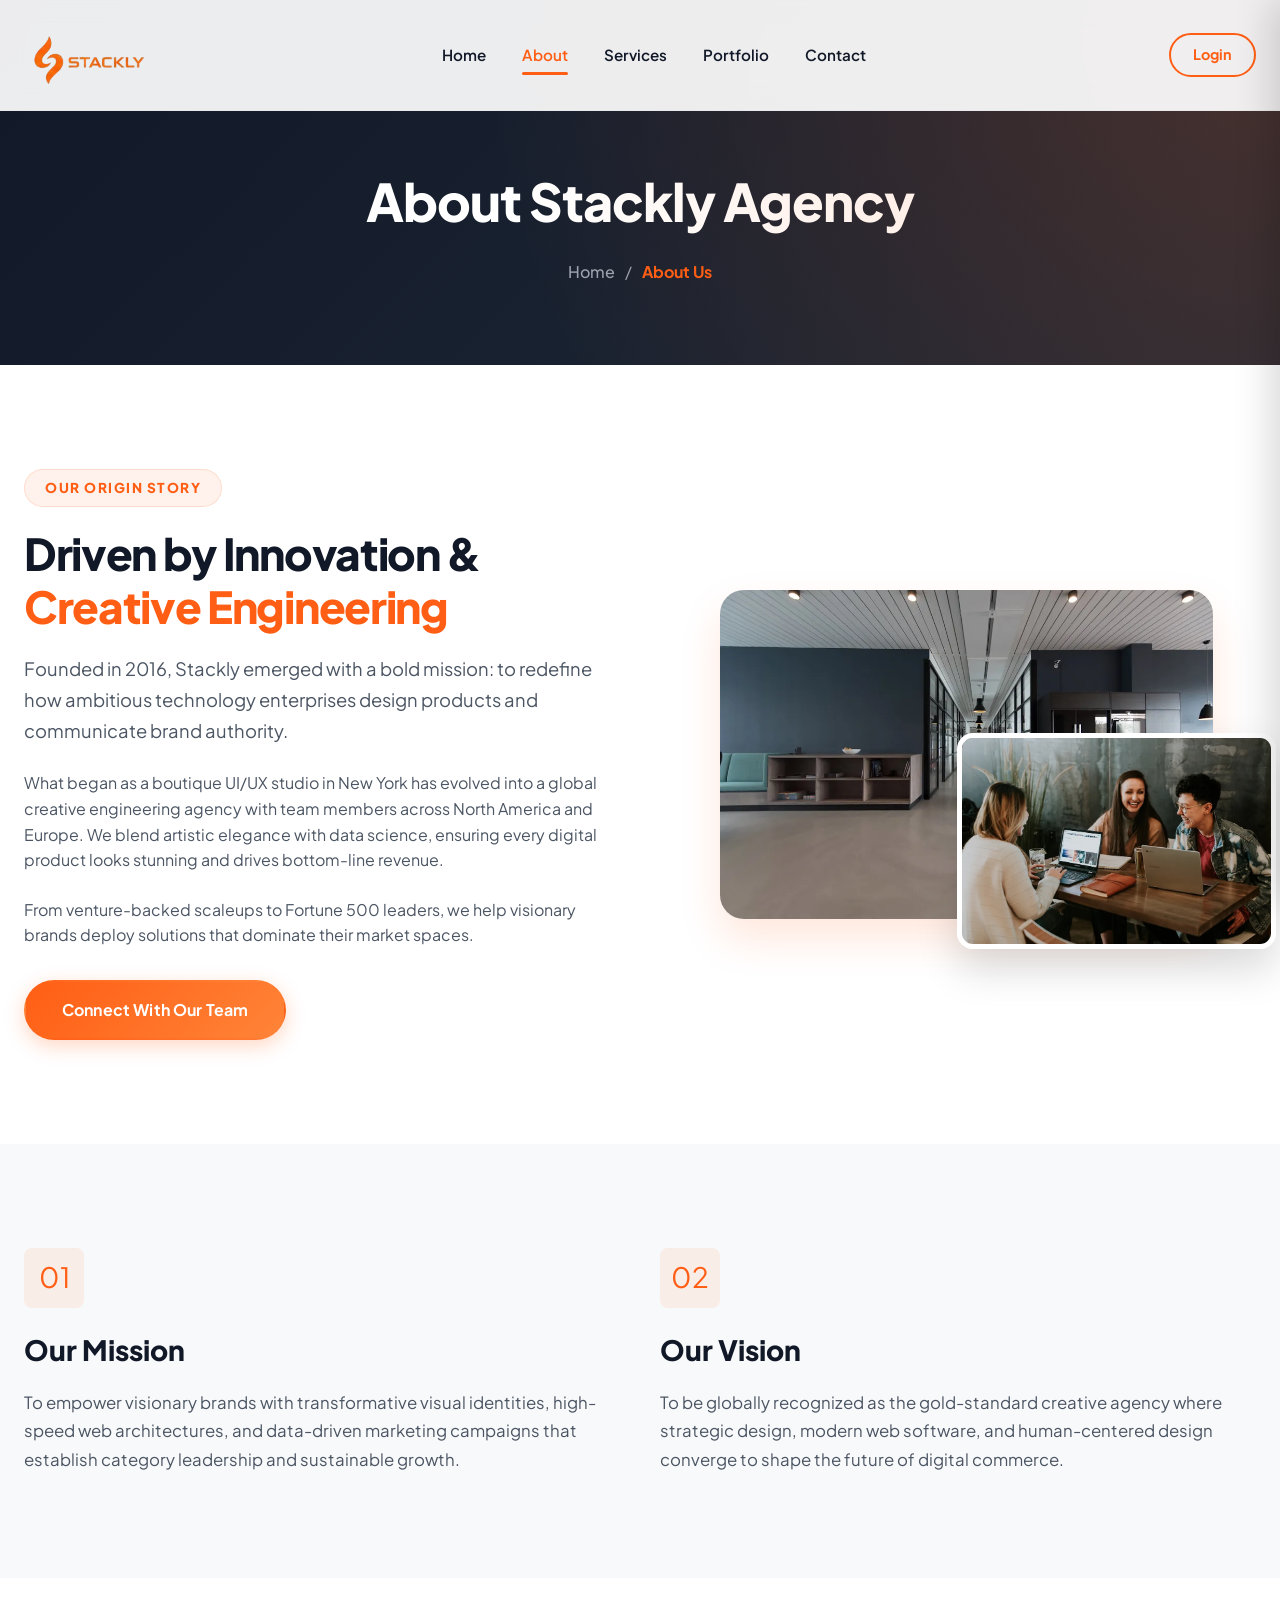
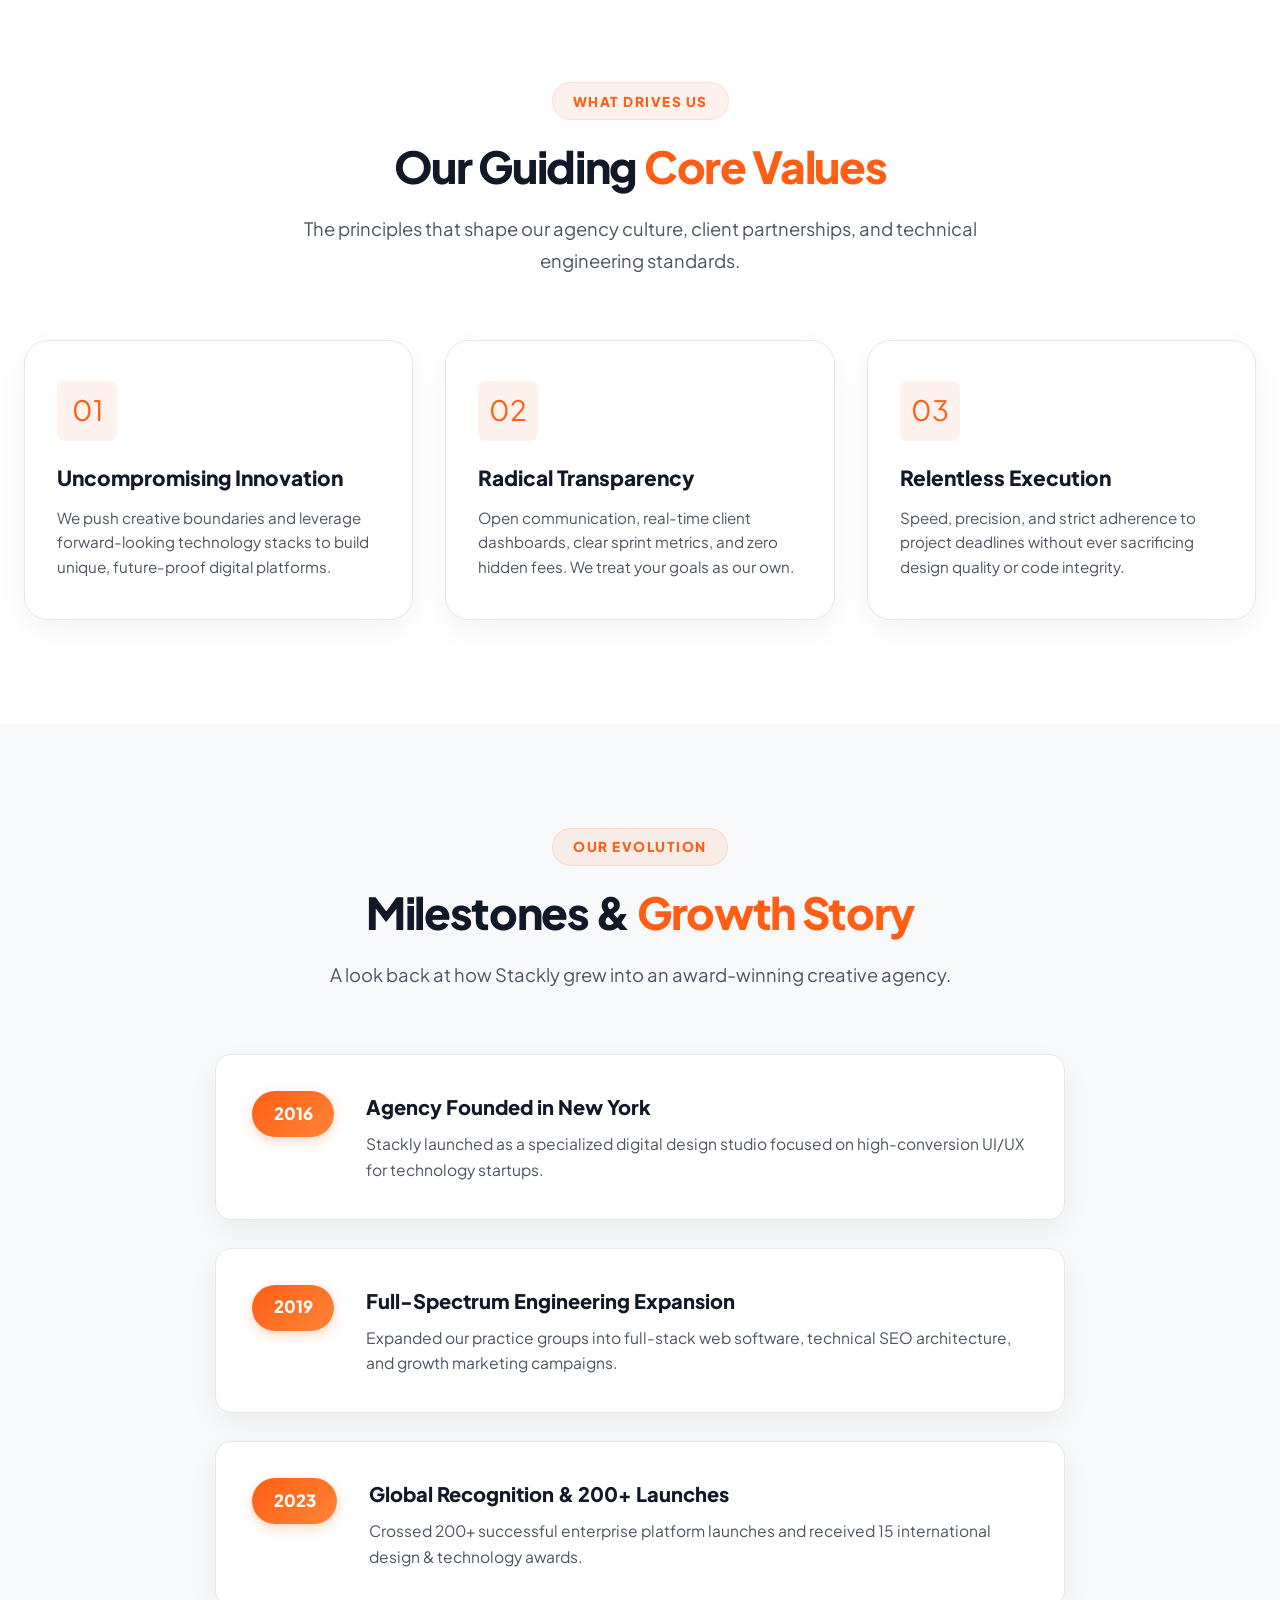
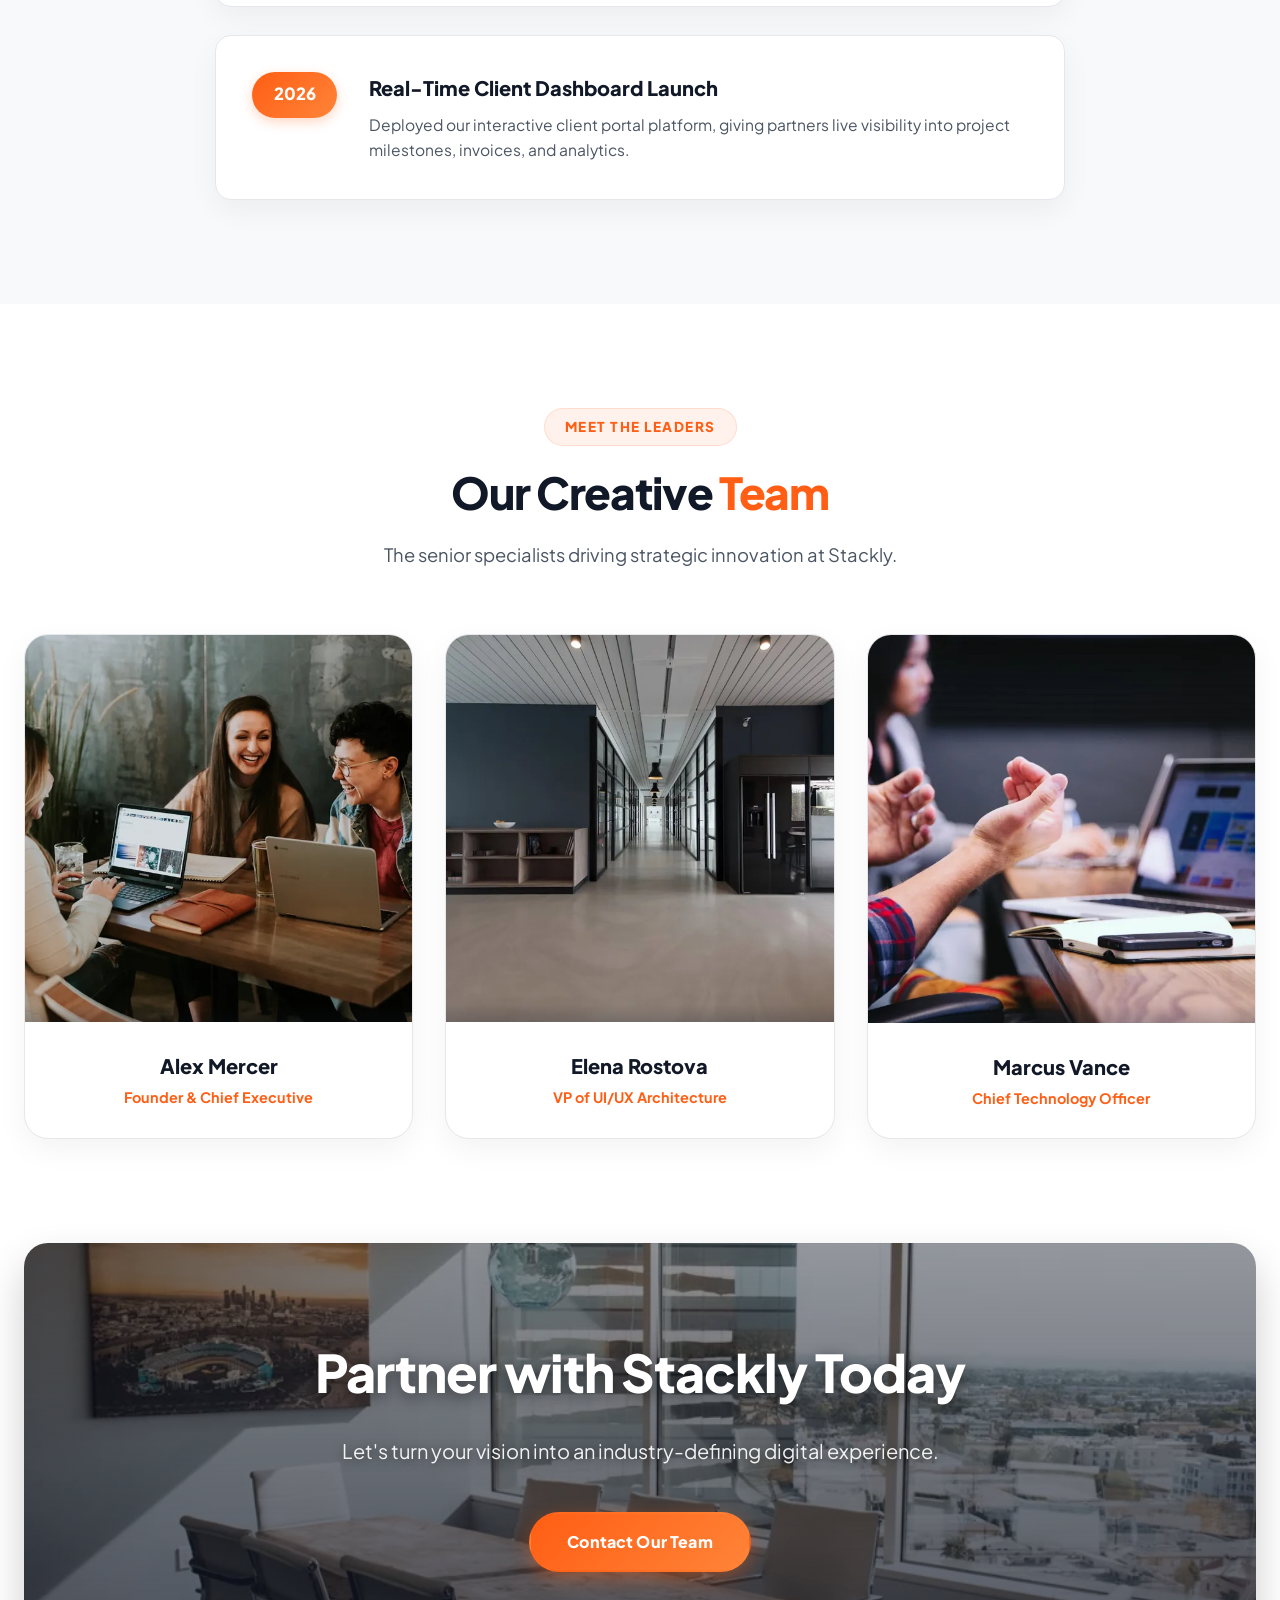
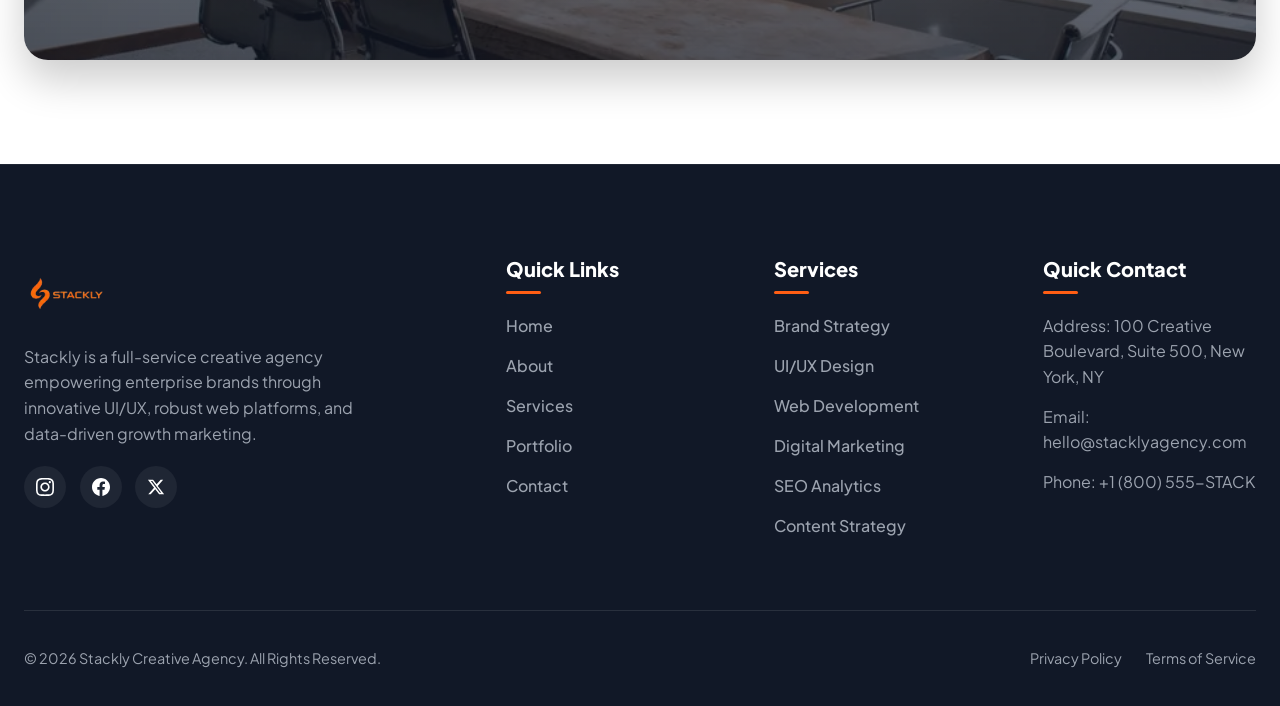
==== commit d6bcadf8: "refactor: consolidate CSS styles into new stylesheet and update link/UI components across dashboard " ====
--- a/about.html
+++ b/about.html
@@ -289,7 +289,6 @@
             <a href="about.html">About</a>
             <a href="services.html">Services</a>
             <a href="portfolio.html">Portfolio</a>
-            <a href="blog.html">Blog</a>
             <a href="contact.html">Contact</a>
           </div>
         </div>
--- a/css/style.css
+++ b/css/style.css
@@ -3265,3 +3265,352 @@
   .container { padding: 0 1rem; }
   .section-title { font-size: 1.85rem; }
 }
+
+/* --------------------------------------------------------------------------
+   Team Chat Responsive Layout
+   -------------------------------------------------------------------------- */
+.chat-container {
+  background: #FFFFFF;
+  border-radius: var(--radius-md);
+  border: 1px solid var(--border-color);
+  box-shadow: var(--card-shadow);
+  display: grid;
+  grid-template-columns: 280px 1fr;
+  min-height: 520px;
+  overflow: hidden;
+  width: 100%;
+  max-width: 100%;
+  box-sizing: border-box;
+}
+
+.chat-sidebar {
+  border-right: 1px solid var(--border-color);
+  background: var(--bg-alt);
+  padding: 1.25rem;
+  display: flex;
+  flex-direction: column;
+  box-sizing: border-box;
+  width: 100%;
+}
+
+.chat-sidebar-title {
+  font-size: 1rem;
+  font-weight: 800;
+  margin-bottom: 1rem;
+  color: var(--text-main);
+}
+
+.chat-contacts-list {
+  display: flex;
+  flex-direction: column;
+  gap: 0.5rem;
+}
+
+.chat-contact-item {
+  background: transparent;
+  padding: 0.85rem;
+  border-radius: var(--radius-sm);
+  border: 1px solid transparent;
+  cursor: pointer;
+  transition: var(--transition);
+}
+
+.chat-contact-item:hover {
+  background: rgba(0, 0, 0, 0.03);
+}
+
+.chat-contact-item.active {
+  background: #FFFFFF;
+  border-color: var(--primary);
+}
+
+.chat-contact-name {
+  font-weight: 700;
+  font-size: 0.9rem;
+  color: var(--text-main);
+}
+
+.chat-contact-item.active .chat-contact-name {
+  color: var(--primary);
+}
+
+.chat-contact-role {
+  font-size: 0.75rem;
+  color: var(--text-muted);
+}
+
+.chat-contact-status {
+  font-size: 0.75rem;
+  margin-top: 0.25rem;
+}
+
+.chat-main {
+  display: flex;
+  flex-direction: column;
+  height: 100%;
+  width: 100%;
+  max-width: 100%;
+  min-width: 0;
+  box-sizing: border-box;
+  overflow-x: hidden;
+}
+
+.chat-header {
+  padding: 1.25rem 1.75rem;
+  border-bottom: 1px solid var(--border-color);
+  display: flex;
+  justify-content: space-between;
+  align-items: center;
+  gap: 0.75rem;
+  width: 100%;
+  box-sizing: border-box;
+}
+
+.chat-back-btn {
+  display: none;
+  align-items: center;
+  justify-content: center;
+  width: 34px;
+  height: 34px;
+  border-radius: var(--radius-full);
+  border: 1px solid var(--border-color);
+  background: var(--bg-alt);
+  color: var(--text-main);
+  font-size: 0.85rem;
+  cursor: pointer;
+  flex-shrink: 0;
+  transition: var(--transition);
+}
+
+.chat-back-btn:hover {
+  background: var(--primary);
+  color: #FFFFFF;
+  border-color: var(--primary);
+}
+
+.chat-header-info {
+  flex: 1;
+  min-width: 0;
+}
+
+.chat-header-name {
+  font-weight: 800;
+  font-size: 1.05rem;
+  color: var(--text-main);
+  white-space: nowrap;
+  overflow: hidden;
+  text-overflow: ellipsis;
+  margin: 0;
+}
+
+.chat-header-project {
+  font-size: 0.8rem;
+  color: var(--text-muted);
+  white-space: nowrap;
+  overflow: hidden;
+  text-overflow: ellipsis;
+  margin-top: 0.15rem;
+}
+
+.chat-channel-badge {
+  background: #DEF7EC;
+  color: #03543F;
+  padding: 0.2rem 0.65rem;
+  border-radius: var(--radius-full);
+  font-size: 0.75rem;
+  font-weight: 700;
+  white-space: nowrap;
+  flex-shrink: 0;
+}
+
+.chat-history {
+  flex-grow: 1;
+  padding: 1.25rem;
+  display: flex;
+  flex-direction: column;
+  gap: 1.25rem;
+  overflow-y: auto;
+  overflow-x: hidden;
+  max-height: 360px;
+  min-height: 250px;
+  width: 100%;
+  box-sizing: border-box;
+}
+
+.chat-msg {
+  padding: 1rem;
+  border-radius: var(--radius-sm);
+  max-width: 80%;
+  word-wrap: break-word;
+  word-break: break-word;
+  box-sizing: border-box;
+}
+
+.chat-msg-received {
+  background: var(--bg-alt);
+  align-self: flex-start;
+}
+
+.chat-msg-sent {
+  background: var(--primary-light);
+  color: var(--text-main);
+  align-self: flex-end;
+}
+
+.chat-msg-meta {
+  font-size: 0.75rem;
+  font-weight: 700;
+  color: var(--primary);
+  margin-bottom: 0.35rem;
+}
+
+.chat-msg-text {
+  font-size: 0.9rem;
+  line-height: 1.5;
+  margin: 0;
+  word-break: break-word;
+}
+
+.chat-form {
+  padding: 1rem 1.25rem;
+  border-top: 1px solid var(--border-color);
+  display: flex !important;
+  flex-direction: row !important;
+  gap: 0.75rem !important;
+  align-items: center !important;
+  width: 100% !important;
+  max-width: 100% !important;
+  box-sizing: border-box !important;
+}
+
+.chat-input {
+  flex: 1 1 auto !important;
+  min-width: 0 !important;
+  width: 100% !important;
+  font-size: 0.9rem !important;
+  box-sizing: border-box !important;
+  margin: 0 !important;
+}
+
+.chat-send-btn {
+  width: auto !important;
+  max-width: fit-content !important;
+  flex: 0 0 auto !important;
+  flex-shrink: 0 !important;
+  white-space: nowrap !important;
+  padding: 0.7rem 1.35rem !important;
+  justify-content: center !important;
+  text-align: center !important;
+  box-sizing: border-box !important;
+  margin: 0 !important;
+}
+
+@media (max-width: 768px) {
+  .chat-container {
+    display: block !important;
+    min-height: auto;
+    width: 100% !important;
+    max-width: 100% !important;
+    overflow-x: hidden !important;
+  }
+
+  .chat-sidebar {
+    width: 100% !important;
+    border-right: none;
+    display: block !important;
+  }
+
+  .chat-main {
+    display: none !important;
+    width: 100% !important;
+  }
+
+  .chat-container.show-chat .chat-sidebar {
+    display: none !important;
+  }
+
+  .chat-container.show-chat .chat-main {
+    display: flex !important;
+    width: 100% !important;
+    max-width: 100% !important;
+  }
+
+  .chat-back-btn {
+    display: inline-flex !important;
+  }
+
+  .chat-header {
+    padding: 0.85rem 1rem;
+    gap: 0.5rem;
+  }
+
+  .chat-header-name {
+    font-size: 0.95rem;
+  }
+
+  .chat-header-project {
+    font-size: 0.75rem;
+  }
+
+  .chat-channel-badge {
+    display: none;
+  }
+
+  .chat-history {
+    padding: 1rem;
+    max-height: 350px;
+  }
+
+  .chat-msg {
+    max-width: 88%;
+  }
+
+  .chat-form {
+    padding: 0.85rem 0.75rem !important;
+    gap: 0.5rem !important;
+  }
+
+  .chat-send-btn {
+    width: auto !important;
+    max-width: fit-content !important;
+    flex: 0 0 auto !important;
+    flex-shrink: 0 !important;
+    padding: 0.65rem 0.95rem !important;
+    font-size: 0.85rem !important;
+  }
+}
+
+@media (max-width: 480px) {
+  .chat-header {
+    padding: 0.75rem 0.65rem;
+  }
+
+  .chat-history {
+    padding: 0.75rem 0.5rem;
+    max-height: 320px;
+  }
+
+  .chat-msg {
+    max-width: 94%;
+    padding: 0.85rem;
+  }
+
+  .chat-form {
+    padding: 0.75rem 0.5rem !important;
+    gap: 0.4rem !important;
+  }
+
+  .chat-input {
+    padding: 0.65rem 0.75rem !important;
+    font-size: 0.85rem !important;
+  }
+
+  .chat-send-btn {
+    width: auto !important;
+    max-width: fit-content !important;
+    flex: 0 0 auto !important;
+    flex-shrink: 0 !important;
+    padding: 0.65rem 0.85rem !important;
+    font-size: 0.8rem !important;
+  }
+}
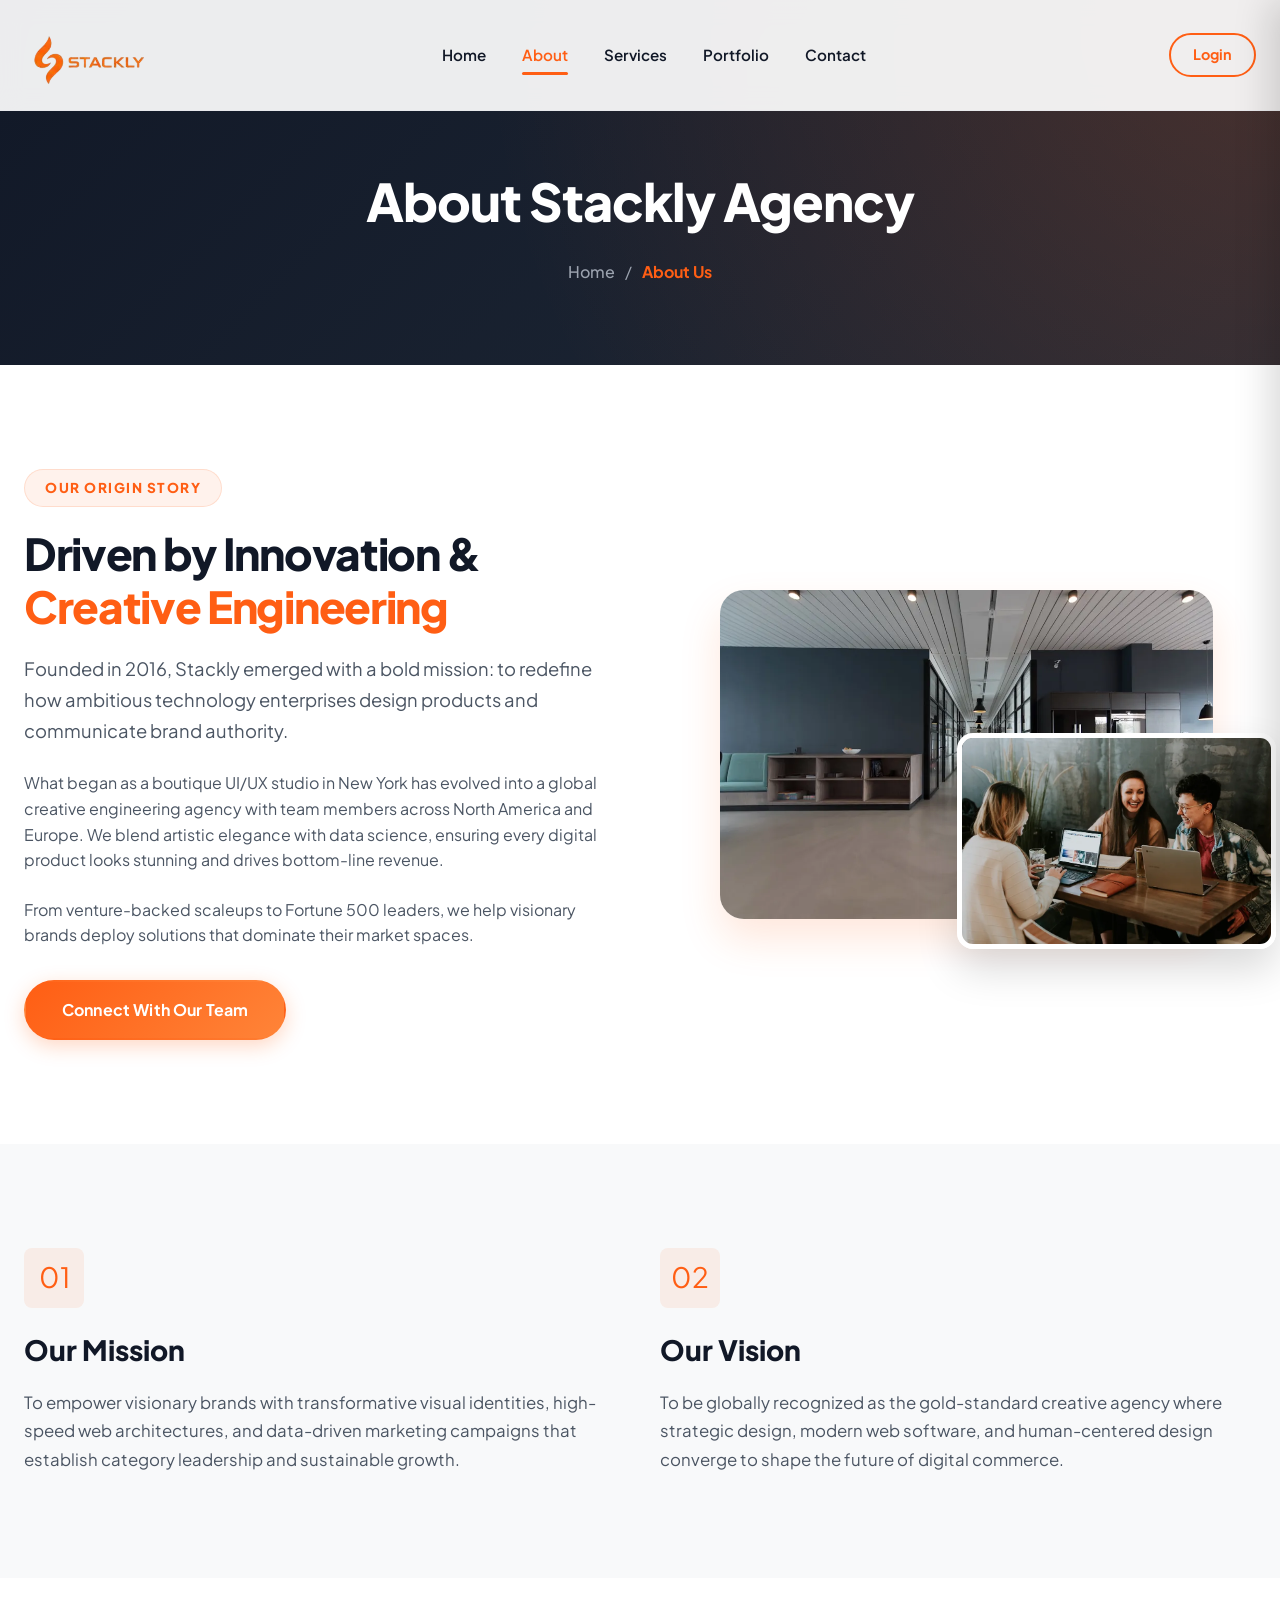
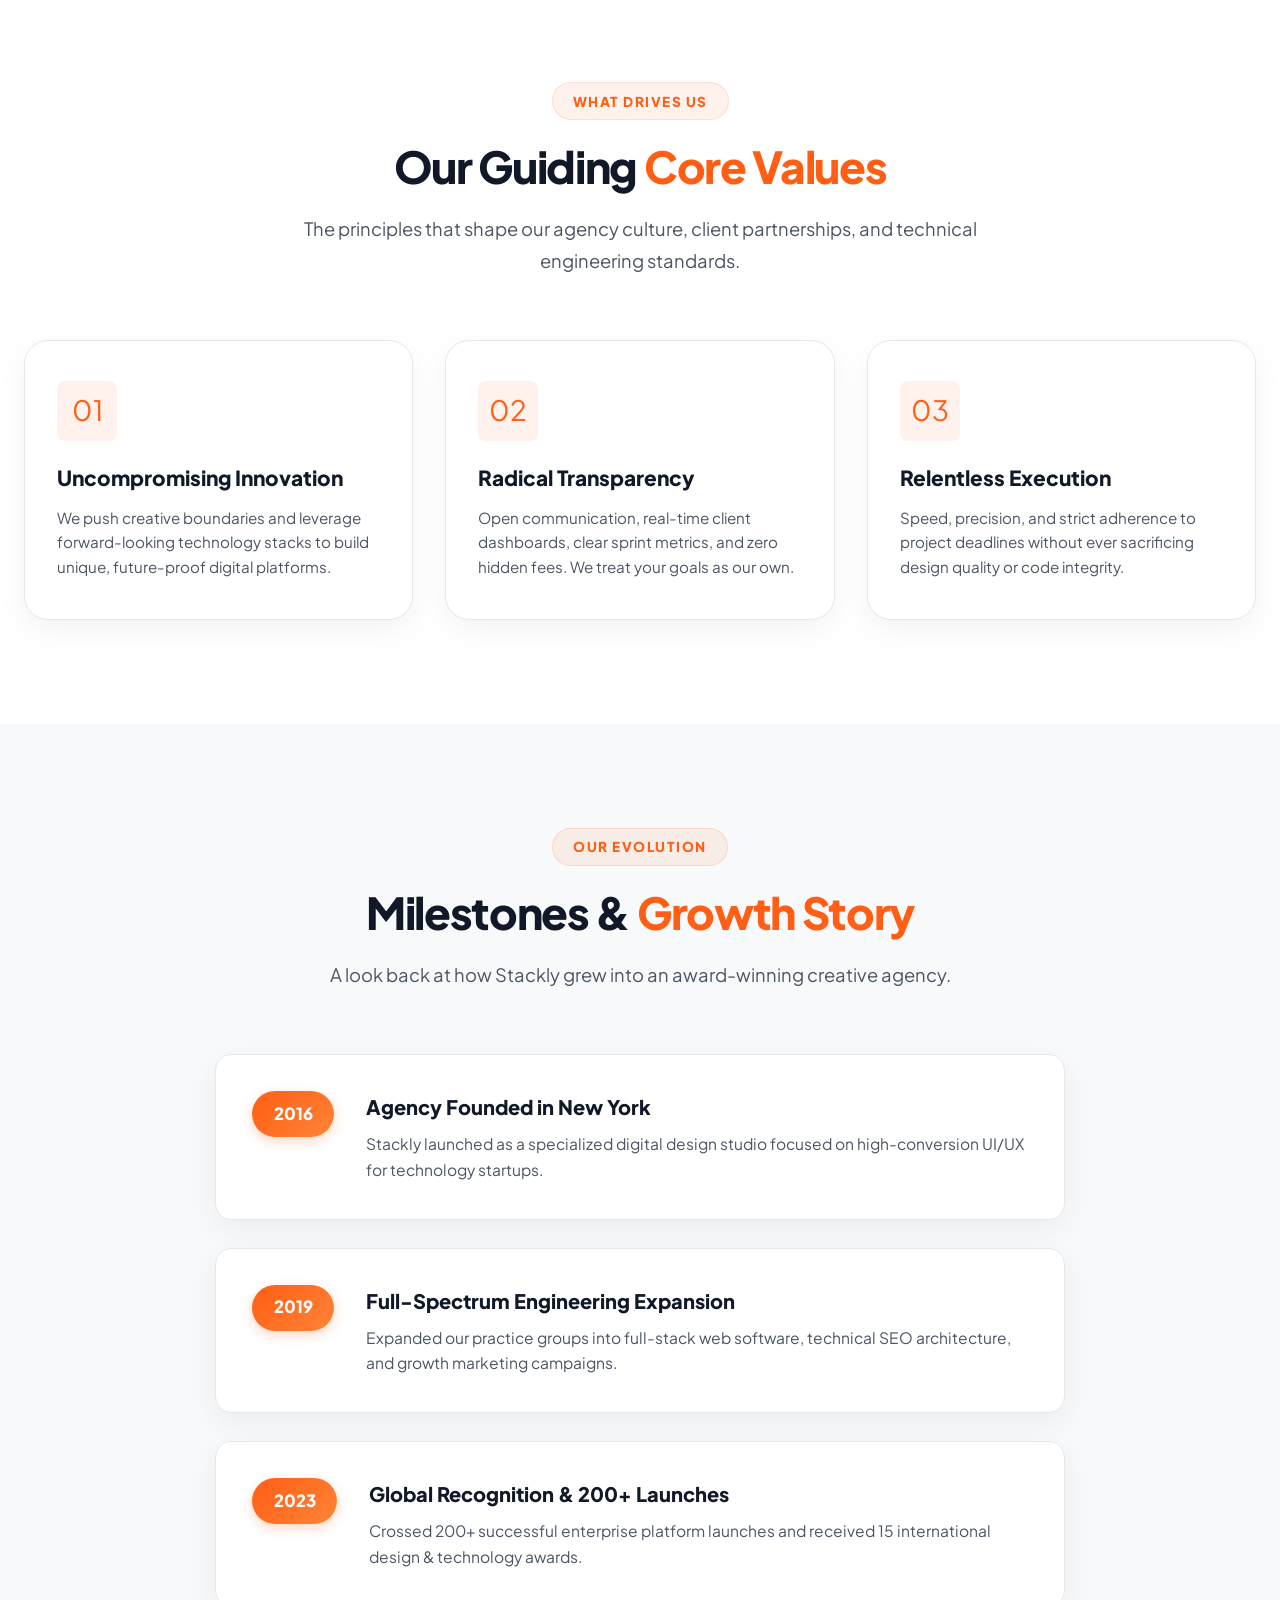
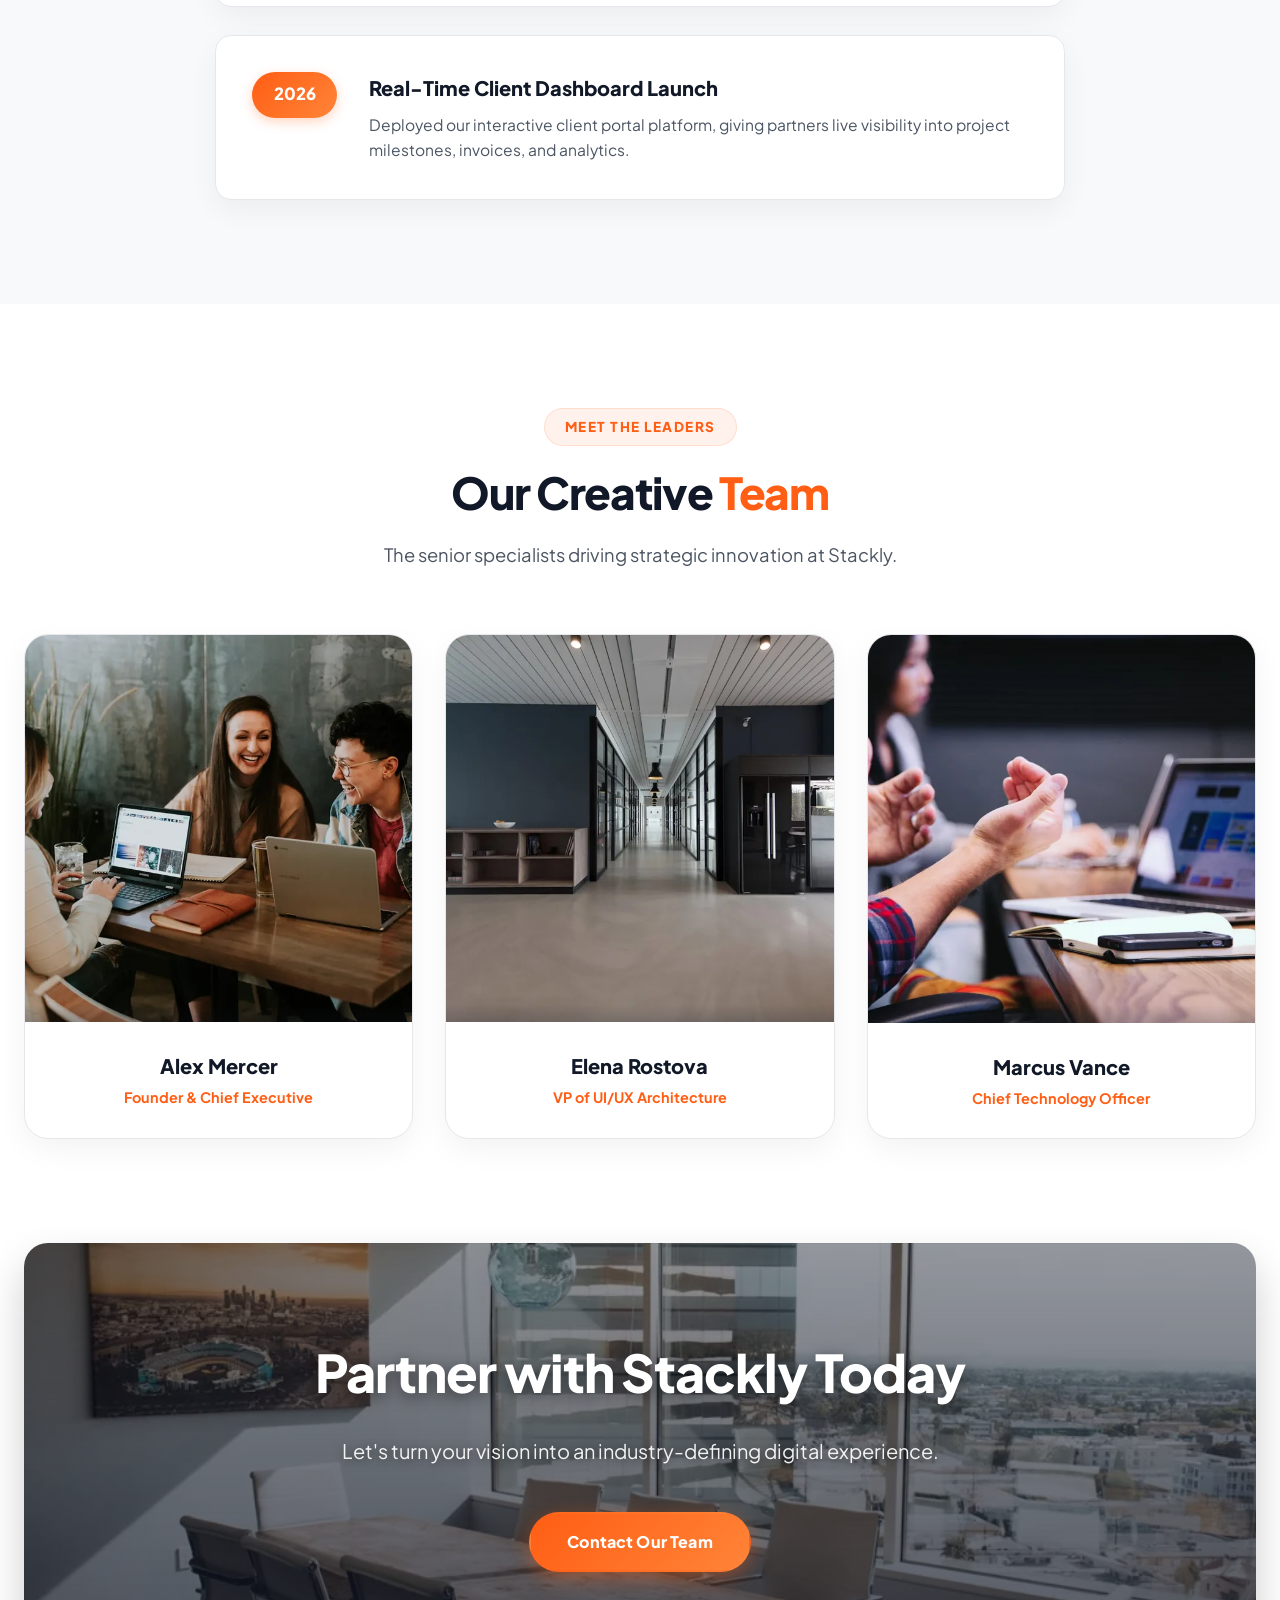
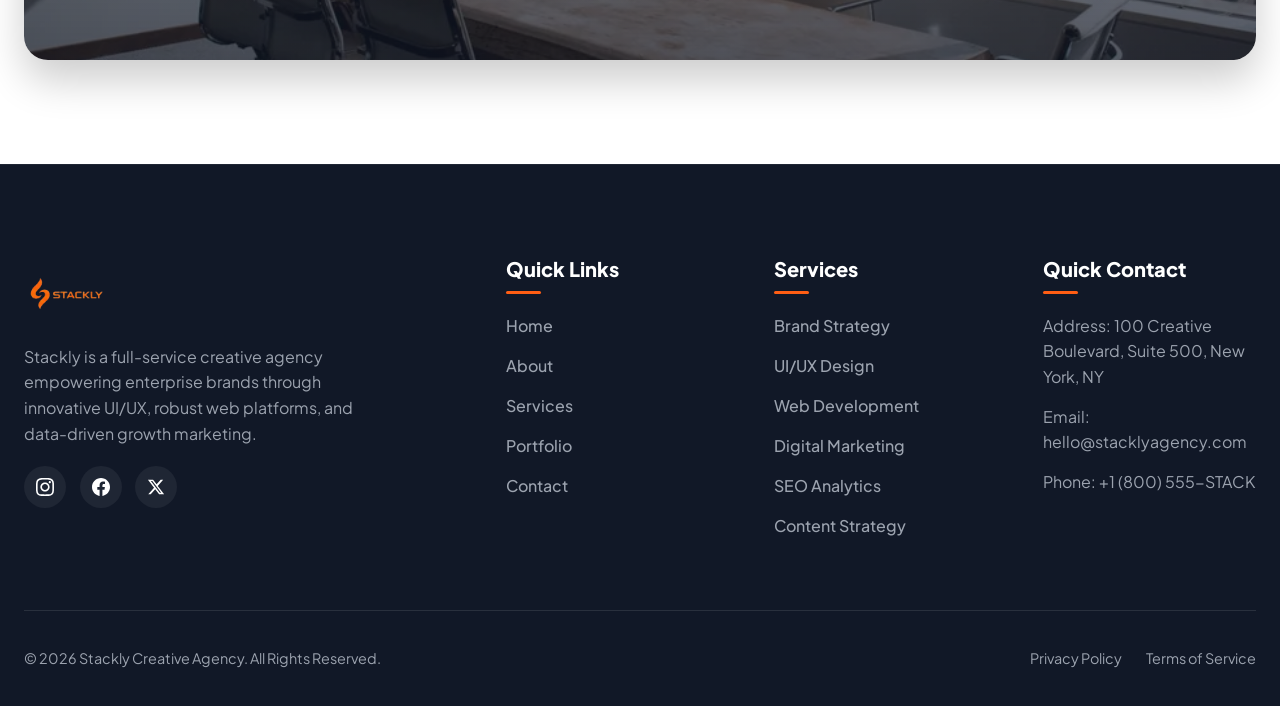
==== commit 265a2859: "Add AOS library for scroll animations and enhance service sections with animations and layout improv" ====
--- a/about.html
+++ b/about.html
@@ -11,6 +11,7 @@
   <link href="https://fonts.googleapis.com/css2?family=Plus+Jakarta+Sans:wght@400;500;600;700;800&display=swap" rel="stylesheet">
   <link rel="stylesheet" href="https://cdnjs.cloudflare.com/ajax/libs/font-awesome/6.5.0/css/all.min.css">
   <link rel="stylesheet" href="css/style.css">
+  <link rel="stylesheet" href="https://unpkg.com/aos@next/dist/aos.css" />
 </head>
 <body>
 
@@ -74,7 +75,7 @@
   <main>
     <!-- Page Hero Banner -->
     <section class="page-hero">
-      <div class="container">
+      <div class="container" data-aos="fade-up" data-aos-duration="800">
         <h1 class="page-hero-title">About Stackly Agency</h1>
         <div class="breadcrumbs">
           <a href="index.html">Home</a> <span>/</span> <span class="current">About Us</span>
@@ -86,7 +87,7 @@
     <section class="section">
       <div class="container">
         <div class="grid grid-2" style="align-items: center; gap: 4.5rem;">
-          <div>
+          <div data-aos="fade-right" data-aos-duration="800">
             <span class="badge">OUR ORIGIN STORY</span>
             <h2 class="section-title">Driven by Innovation & <span>Creative Engineering</span></h2>
             <p class="section-desc" style="margin-bottom: 1.5rem;">Founded in 2016, Stackly emerged with a bold mission: to redefine how ambitious technology enterprises design products and communicate brand authority.</p>
@@ -94,7 +95,7 @@
             <p style="color: var(--text-muted); margin-bottom: 2rem;">From venture-backed scaleups to Fortune 500 leaders, we help visionary brands deploy solutions that dominate their market spaces.</p>
             <a href="404.html" class="btn btn-primary">Connect With Our Team</a>
           </div>
-          <div class="image-collage">
+          <div class="image-collage" data-aos="fade-left" data-aos-duration="800">
             <img src="assets/images/agency-office.webp" alt="Stackly Headquarters" class="collage-primary">
             <img src="assets/images/creative-team.webp" alt="Stackly Team Discussion" class="collage-secondary">
           </div>
@@ -106,13 +107,13 @@
     <section class="section section-alt">
       <div class="container">
         <div class="grid grid-2" style="gap: 2.5rem;">
-          <div class="mission-vision-card">
+          <div class="mission-vision-card" data-aos="fade-up" data-aos-duration="800" data-aos-delay="100">
             <div class="service-icon">01</div>
             <h3 style="font-size: 1.75rem; font-weight: 800; margin-bottom: 1rem;">Our Mission</h3>
             <p style="color: var(--text-muted); font-size: 1.05rem; line-height: 1.7;">To empower visionary brands with transformative visual identities, high-speed web architectures, and data-driven marketing campaigns that establish category leadership and sustainable growth.</p>
           </div>
 
-          <div class="mission-vision-card">
+          <div class="mission-vision-card" data-aos="fade-up" data-aos-duration="800" data-aos-delay="200">
             <div class="service-icon">02</div>
             <h3 style="font-size: 1.75rem; font-weight: 800; margin-bottom: 1rem;">Our Vision</h3>
             <p style="color: var(--text-muted); font-size: 1.05rem; line-height: 1.7;">To be globally recognized as the gold-standard creative agency where strategic design, modern web software, and human-centered design converge to shape the future of digital commerce.</p>
@@ -124,26 +125,26 @@
     <!-- Core Values -->
     <section class="section">
       <div class="container">
-        <div class="section-header">
+        <div class="section-header" data-aos="fade-up" data-aos-duration="800">
           <span class="badge">WHAT DRIVES US</span>
           <h2 class="section-title">Our Guiding <span>Core Values</span></h2>
           <p class="section-desc">The principles that shape our agency culture, client partnerships, and technical engineering standards.</p>
         </div>
 
         <div class="grid grid-3">
-          <div class="service-card" style="padding: 2.5rem 2rem;">
+          <div class="service-card" style="padding: 2.5rem 2rem;" data-aos="fade-up" data-aos-duration="800" data-aos-delay="100">
             <div class="service-icon">01</div>
             <h3 style="font-size: 1.3rem; font-weight: 800; margin-bottom: 0.75rem;">Uncompromising Innovation</h3>
             <p style="color: var(--text-muted); font-size: 0.95rem;">We push creative boundaries and leverage forward-looking technology stacks to build unique, future-proof digital platforms.</p>
           </div>
 
-          <div class="service-card" style="padding: 2.5rem 2rem;">
+          <div class="service-card" style="padding: 2.5rem 2rem;" data-aos="fade-up" data-aos-duration="800" data-aos-delay="200">
             <div class="service-icon">02</div>
             <h3 style="font-size: 1.3rem; font-weight: 800; margin-bottom: 0.75rem;">Radical Transparency</h3>
             <p style="color: var(--text-muted); font-size: 0.95rem;">Open communication, real-time client dashboards, clear sprint metrics, and zero hidden fees. We treat your goals as our own.</p>
           </div>
 
-          <div class="service-card" style="padding: 2.5rem 2rem;">
+          <div class="service-card" style="padding: 2.5rem 2rem;" data-aos="fade-up" data-aos-duration="800" data-aos-delay="300">
             <div class="service-icon">03</div>
             <h3 style="font-size: 1.3rem; font-weight: 800; margin-bottom: 0.75rem;">Relentless Execution</h3>
             <p style="color: var(--text-muted); font-size: 0.95rem;">Speed, precision, and strict adherence to project deadlines without ever sacrificing design quality or code integrity.</p>
@@ -155,14 +156,14 @@
     <!-- Company Timeline -->
     <section class="section section-alt">
       <div class="container">
-        <div class="section-header">
+        <div class="section-header" data-aos="fade-up" data-aos-duration="800">
           <span class="badge">OUR EVOLUTION</span>
           <h2 class="section-title">Milestones & <span>Growth Story</span></h2>
           <p class="section-desc">A look back at how Stackly grew into an award-winning creative agency.</p>
         </div>
 
         <div class="timeline-container">
-          <div class="timeline-card">
+          <div class="timeline-card" data-aos="fade-up" data-aos-duration="800" data-aos-delay="100">
             <div class="timeline-badge">2016</div>
             <div class="timeline-content">
               <h4>Agency Founded in New York</h4>
@@ -170,7 +171,7 @@
             </div>
           </div>
 
-          <div class="timeline-card">
+          <div class="timeline-card" data-aos="fade-up" data-aos-duration="800" data-aos-delay="200">
             <div class="timeline-badge">2019</div>
             <div class="timeline-content">
               <h4>Full-Spectrum Engineering Expansion</h4>
@@ -178,7 +179,7 @@
             </div>
           </div>
 
-          <div class="timeline-card">
+          <div class="timeline-card" data-aos="fade-up" data-aos-duration="800" data-aos-delay="300">
             <div class="timeline-badge">2023</div>
             <div class="timeline-content">
               <h4>Global Recognition & 200+ Launches</h4>
@@ -186,7 +187,7 @@
             </div>
           </div>
 
-          <div class="timeline-card">
+          <div class="timeline-card" data-aos="fade-up" data-aos-duration="800" data-aos-delay="400">
             <div class="timeline-badge">2026</div>
             <div class="timeline-content">
               <h4>Real-Time Client Dashboard Launch</h4>
@@ -200,14 +201,14 @@
     <!-- Leadership Roster with High-Res Photos -->
     <section class="section">
       <div class="container">
-        <div class="section-header">
+        <div class="section-header" data-aos="fade-up" data-aos-duration="800">
           <span class="badge">MEET THE LEADERS</span>
           <h2 class="section-title">Our Creative <span>Team</span></h2>
           <p class="section-desc">The senior specialists driving strategic innovation at Stackly.</p>
         </div>
 
         <div class="grid grid-3">
-          <div class="team-card">
+          <div class="team-card" data-aos="fade-up" data-aos-duration="800" data-aos-delay="100">
             <div class="team-img-wrap">
               <img src="assets/images/creative-team.webp" alt="Alex Mercer" loading="lazy">
               <div class="team-social">
@@ -222,7 +223,7 @@
             </div>
           </div>
 
-          <div class="team-card">
+          <div class="team-card" data-aos="fade-up" data-aos-duration="800" data-aos-delay="200">
             <div class="team-img-wrap">
               <img src="assets/images/agency-office.webp" alt="Elena Rostova" loading="lazy">
               <div class="team-social">
@@ -237,7 +238,7 @@
             </div>
           </div>
 
-          <div class="team-card">
+          <div class="team-card" data-aos="fade-up" data-aos-duration="800" data-aos-delay="300">
             <div class="team-img-wrap">
               <img src="assets/images/client-meetings.webp" alt="Marcus Vance" loading="lazy">
               <div class="team-social">
@@ -258,7 +259,7 @@
     <!-- Image-Backed CTA Section -->
     <section class="section" style="padding-top: 0;">
       <div class="container">
-        <div class="cta-banner">
+        <div class="cta-banner" data-aos="zoom-in" data-aos-duration="800">
           <h2>Partner with Stackly Today</h2>
           <p>Let's turn your vision into an industry-defining digital experience.</p>
           <a href="404.html" class="btn btn-white">Contact Our Team</a>
@@ -318,14 +319,22 @@
       <div class="footer-bottom">
         <p>© 2026 Stackly Creative Agency. All Rights Reserved.</p>
         <div style="display: flex; gap: 1.5rem;">
-          <a href="#">Privacy Policy</a>
-          <a href="#">Terms of Service</a>
+          <a href="404.html">Privacy Policy</a>
+          <a href="404.html">Terms of Service</a>
         </div>
       </div>
     </div>
   </footer>
 
   <button class="scroll-top-btn" aria-label="Scroll to top">↑</button>
+  <script src="https://unpkg.com/aos@next/dist/aos.js"></script>
+  <script>
+    AOS.init({
+      duration: 800,
+      once: true,
+      easing: 'ease-out-cubic'
+    });
+  </script>
   <script src="js/script.js"></script>
 </body>
 </html>
--- a/css/style.css
+++ b/css/style.css
@@ -2935,6 +2935,92 @@
   padding-left: 2rem;
 }
 
+/* Service Detail Premium Left-Image Layout for Services Page */
+.service-detail-item {
+  display: flex;
+  flex-direction: row;
+  align-items: center;
+  justify-content: space-between;
+  gap: 5rem;
+  width: 100%;
+  margin-bottom: 8rem;
+  box-sizing: border-box;
+}
+
+.service-detail-item > div {
+  flex: 1;
+  width: 50%;
+}
+
+.service-detail-img-wrap {
+  width: 100%;
+  max-width: 480px;
+  margin: 0 auto;
+}
+
+.service-detail-item img {
+  width: 100%;
+  max-width: 100%;
+  height: auto;
+  max-height: 380px;
+  object-fit: cover;
+  border-radius: var(--radius-md);
+  box-shadow: 0 20px 40px rgba(0, 0, 0, 0.08);
+  transition: transform 0.4s cubic-bezier(0.16, 1, 0.3, 1), box-shadow 0.4s ease;
+  display: block;
+}
+
+.service-detail-item img:hover {
+  transform: translateY(-6px) scale(1.025);
+  box-shadow: 0 30px 60px rgba(0, 0, 0, 0.12);
+}
+
+.service-detail-content {
+  text-align: left;
+  display: flex;
+  flex-direction: column;
+  align-items: flex-start;
+}
+
+.service-detail-content h2 {
+  font-size: 2.25rem;
+  font-weight: 800;
+  margin-bottom: 1.25rem;
+  text-align: left !important;
+  color: var(--text-dark);
+}
+
+.service-detail-content p {
+  color: var(--text-muted);
+  margin-bottom: 1.5rem;
+  font-size: 1.05rem;
+  text-align: left !important;
+  max-width: 100%;
+}
+
+.service-detail-checklist {
+  display: flex;
+  flex-direction: column;
+  gap: 0.85rem;
+  margin-bottom: 2rem;
+  font-weight: 700;
+  align-items: flex-start !important;
+  text-align: left !important;
+  width: 100%;
+}
+
+.service-detail-checklist div {
+  display: flex;
+  align-items: center;
+  gap: 0.75rem;
+  justify-content: flex-start !important;
+}
+
+.service-detail-content .btn {
+  align-self: flex-start !important;
+  margin: 0 !important;
+}
+
 @media (max-width: 1200px) {
   .hero-title { font-size: 3.25rem; }
   .footer-grid { grid-template-columns: repeat(2, 1fr); }
@@ -3015,91 +3101,54 @@
     bottom: 0;
   }
 
-  /* Service Detail Centered Layout for Services Page */
-.service-detail-item {
-  display: flex;
-  flex-direction: column;
-  align-items: center;
-  text-align: center;
-  width: 100%;
-  max-width: 860px;
-  margin: 0 auto;
-  gap: 4rem;
-  padding: 0 1rem;
-  box-sizing: border-box;
-}
-
-.service-detail-item > div {
-  order: 0 !important;
-  display: flex !important;
-  flex-direction: column !important;
-  align-items: center !important;
-  text-align: center !important;
-  width: 100%;
-}
-
-.service-detail-item img {
-  max-width: 100%;
-  height: auto;
-  max-height: 480px;
-  object-fit: cover;
-  border-radius: var(--radius-lg);
-  box-shadow: var(--card-shadow-hover);
-  margin: 0 auto;
-}
-
-.service-detail-item h2,
-.service-detail-item h3 {
-  text-align: center !important;
-}
-
-.service-detail-item .badge {
-  align-self: center !important;
-  margin-left: auto !important;
-  margin-right: auto !important;
-}
-
-.service-detail-item .btn {
-  justify-content: center !important;
-  margin: 0 auto;
-}
-
-.service-detail-checklist {
-  align-items: flex-start !important;
-  text-align: left !important;
-  display: inline-flex !important;
-  flex-direction: column !important;
-  margin-left: auto !important;
-  margin-right: auto !important;
-}
-  /* Service Detail Mobile Centering (within @media) */
+  /* Service Detail Mobile Override Rules (within 992px media query) */
+  .service-detail-item {
+    flex-direction: column !important;
+    gap: 2.5rem;
+    margin-bottom: 5rem;
+  }
+  
   .service-detail-item > div {
-    order: 0 !important;
-    display: flex !important;
-    flex-direction: column !important;
+    width: 100% !important;
+  }
+  
+  .service-detail-img-wrap {
+    max-width: 360px;
+  }
+  
+  .service-detail-item img {
+    max-width: 100%;
+    max-height: 280px;
+  }
+  
+  .service-detail-content {
+    text-align: center !important;
     align-items: center !important;
+  }
+  
+  .service-detail-content h2 {
     text-align: center !important;
-  }
-
-  .service-detail-item h2,
-  .service-detail-item h3 {
+    font-size: 1.8rem;
+  }
+  
+  .service-detail-content p {
     text-align: center !important;
   }
-
-  .service-detail-item .badge {
-    align-self: center !important;
-    margin-left: auto !important;
-    margin-right: auto !important;
-  }
-
-  .service-detail-item .btn {
-    width: 100% !important;
-    justify-content: center !important;
-  }
-
+  
   .service-detail-checklist {
     align-items: center !important;
     text-align: center !important;
+  }
+  
+  .service-detail-checklist div {
+    justify-content: center !important;
+  }
+  
+  .service-detail-content .btn {
+    align-self: center !important;
+    margin: 0 auto !important;
+    width: 100% !important;
+    justify-content: center !important;
   }
 }
 
